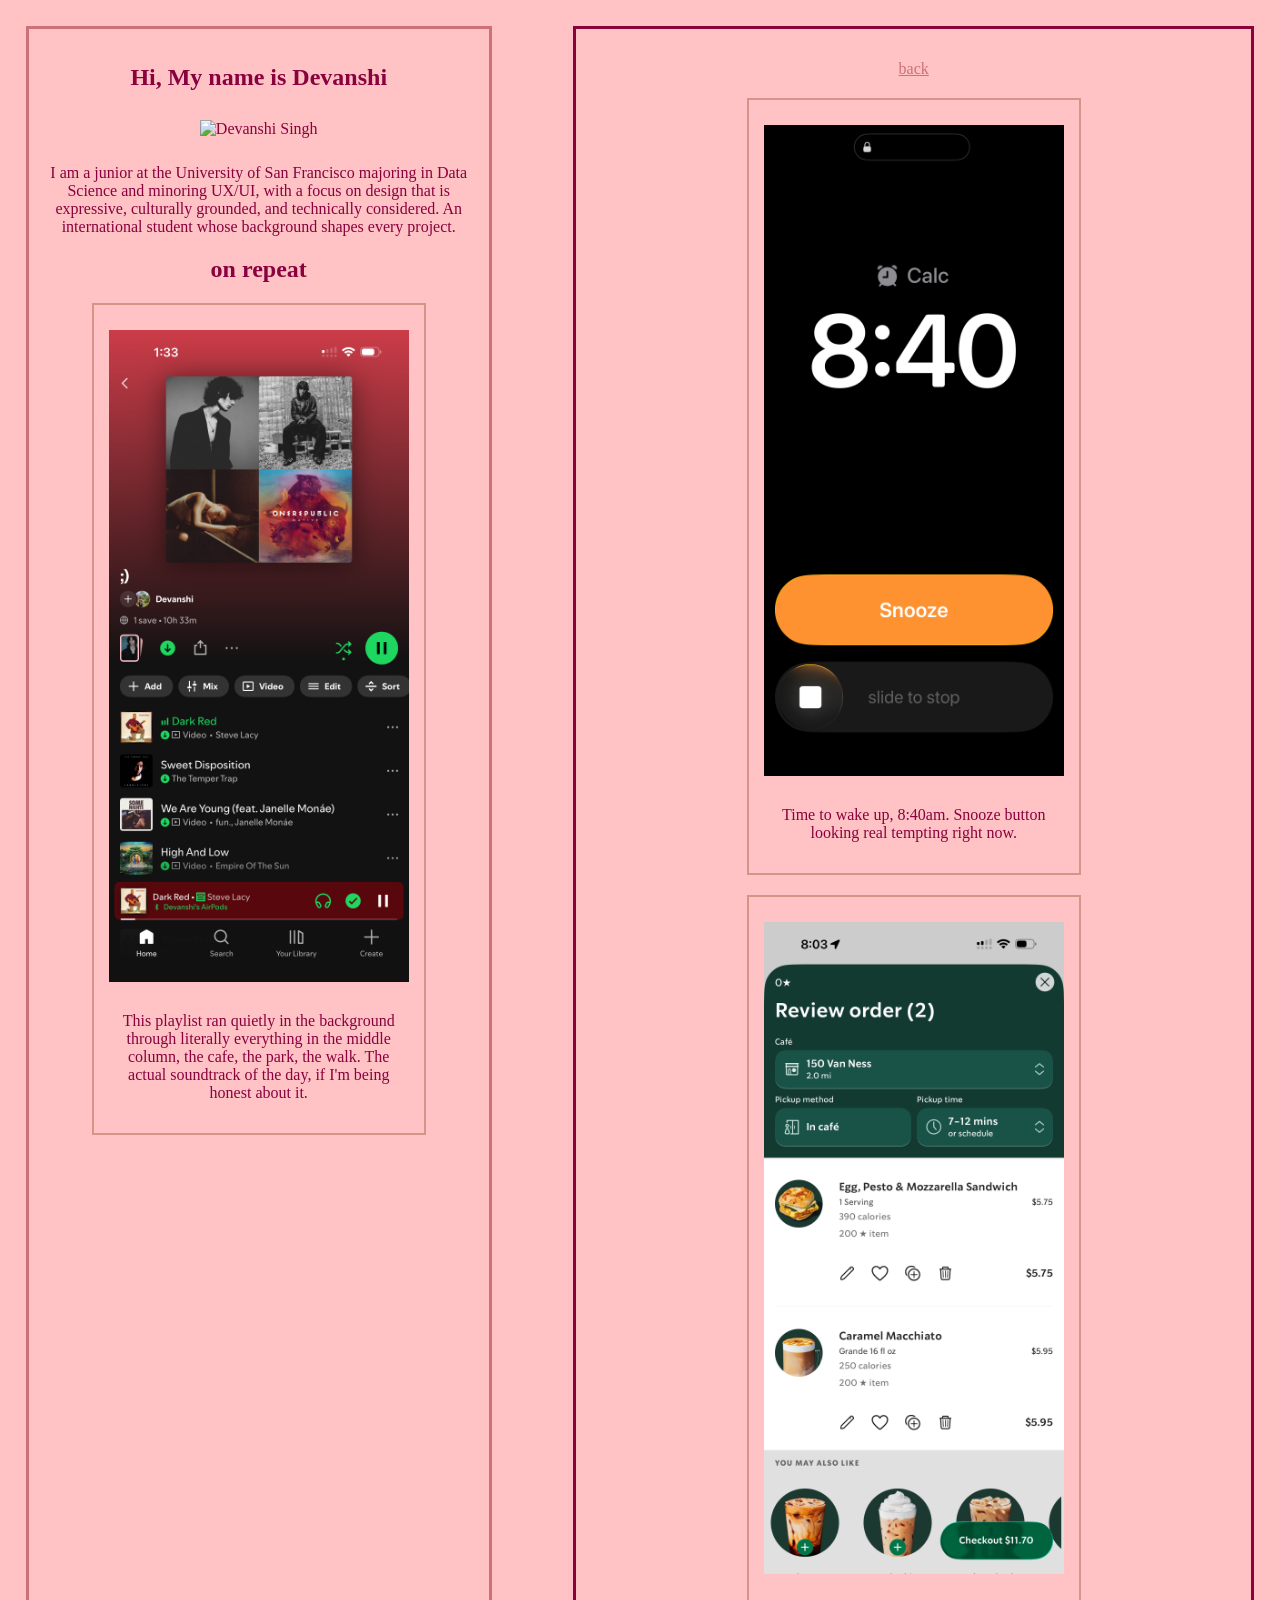
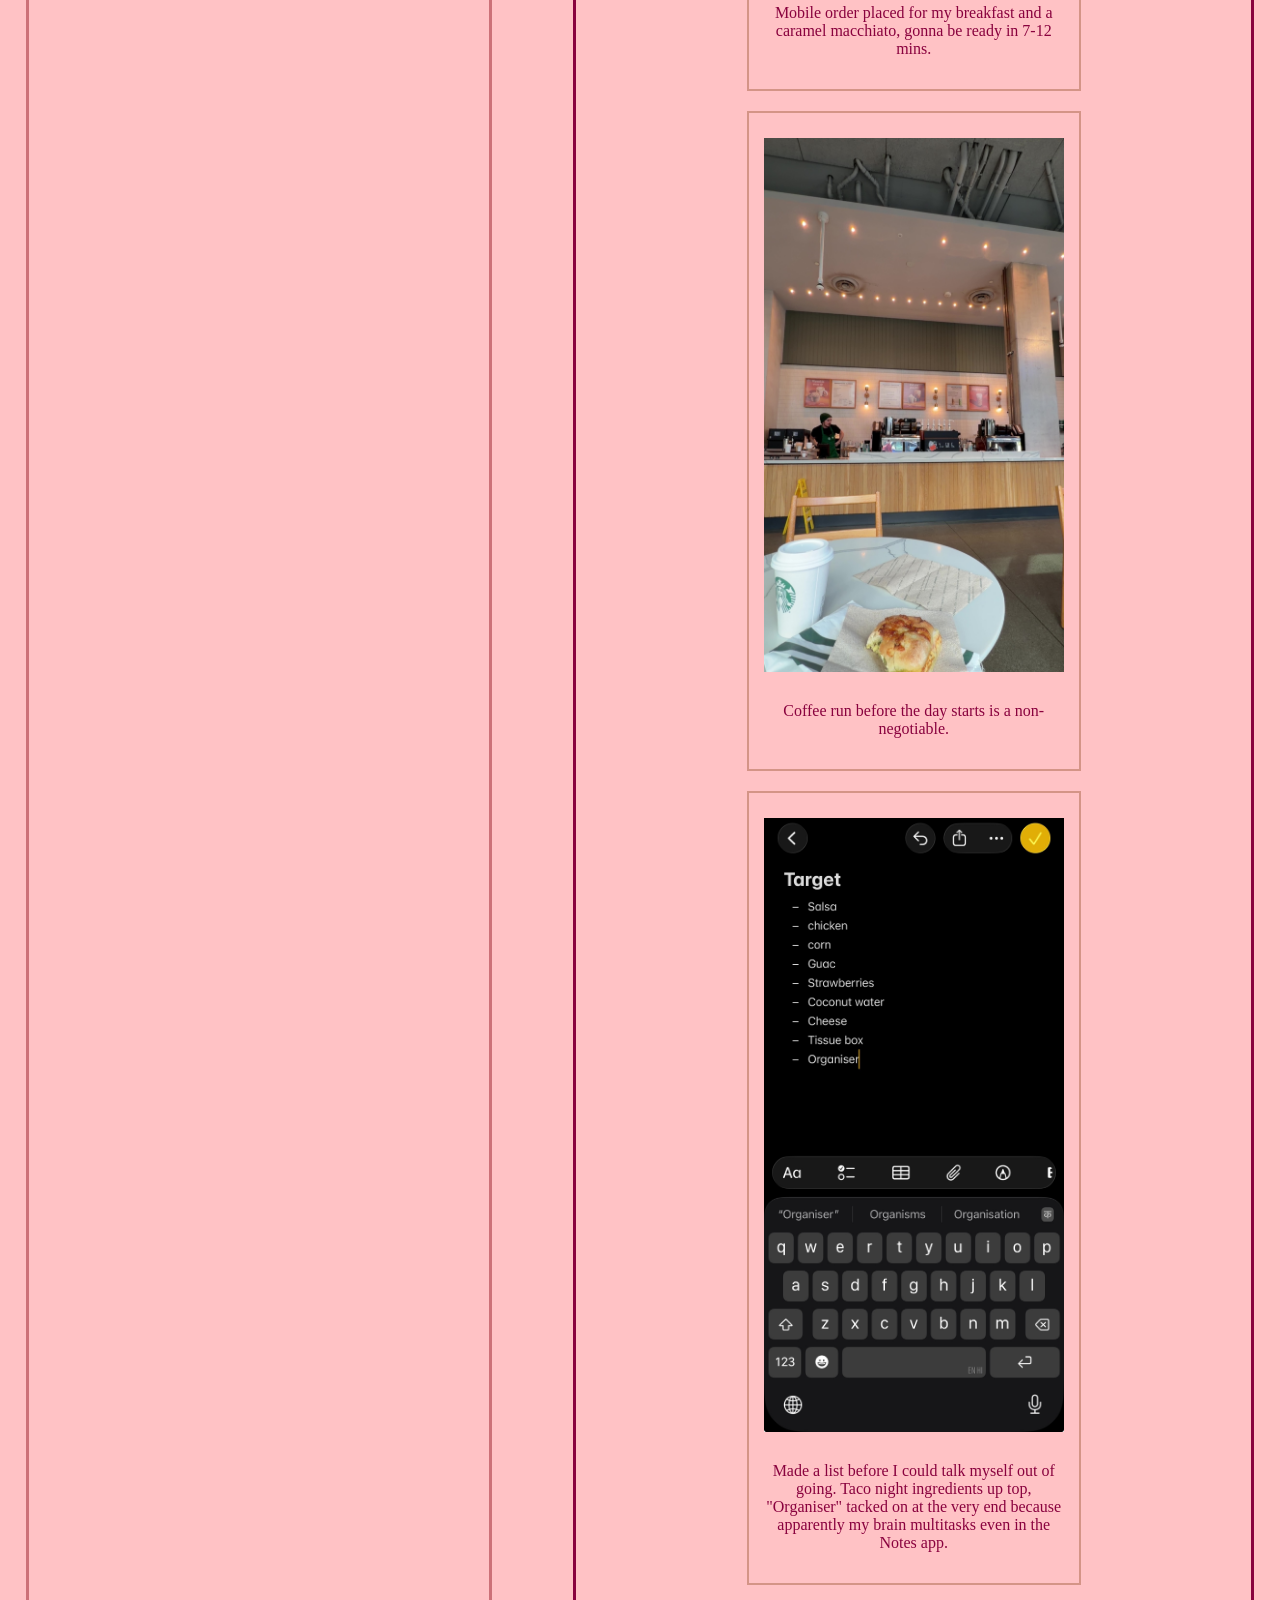
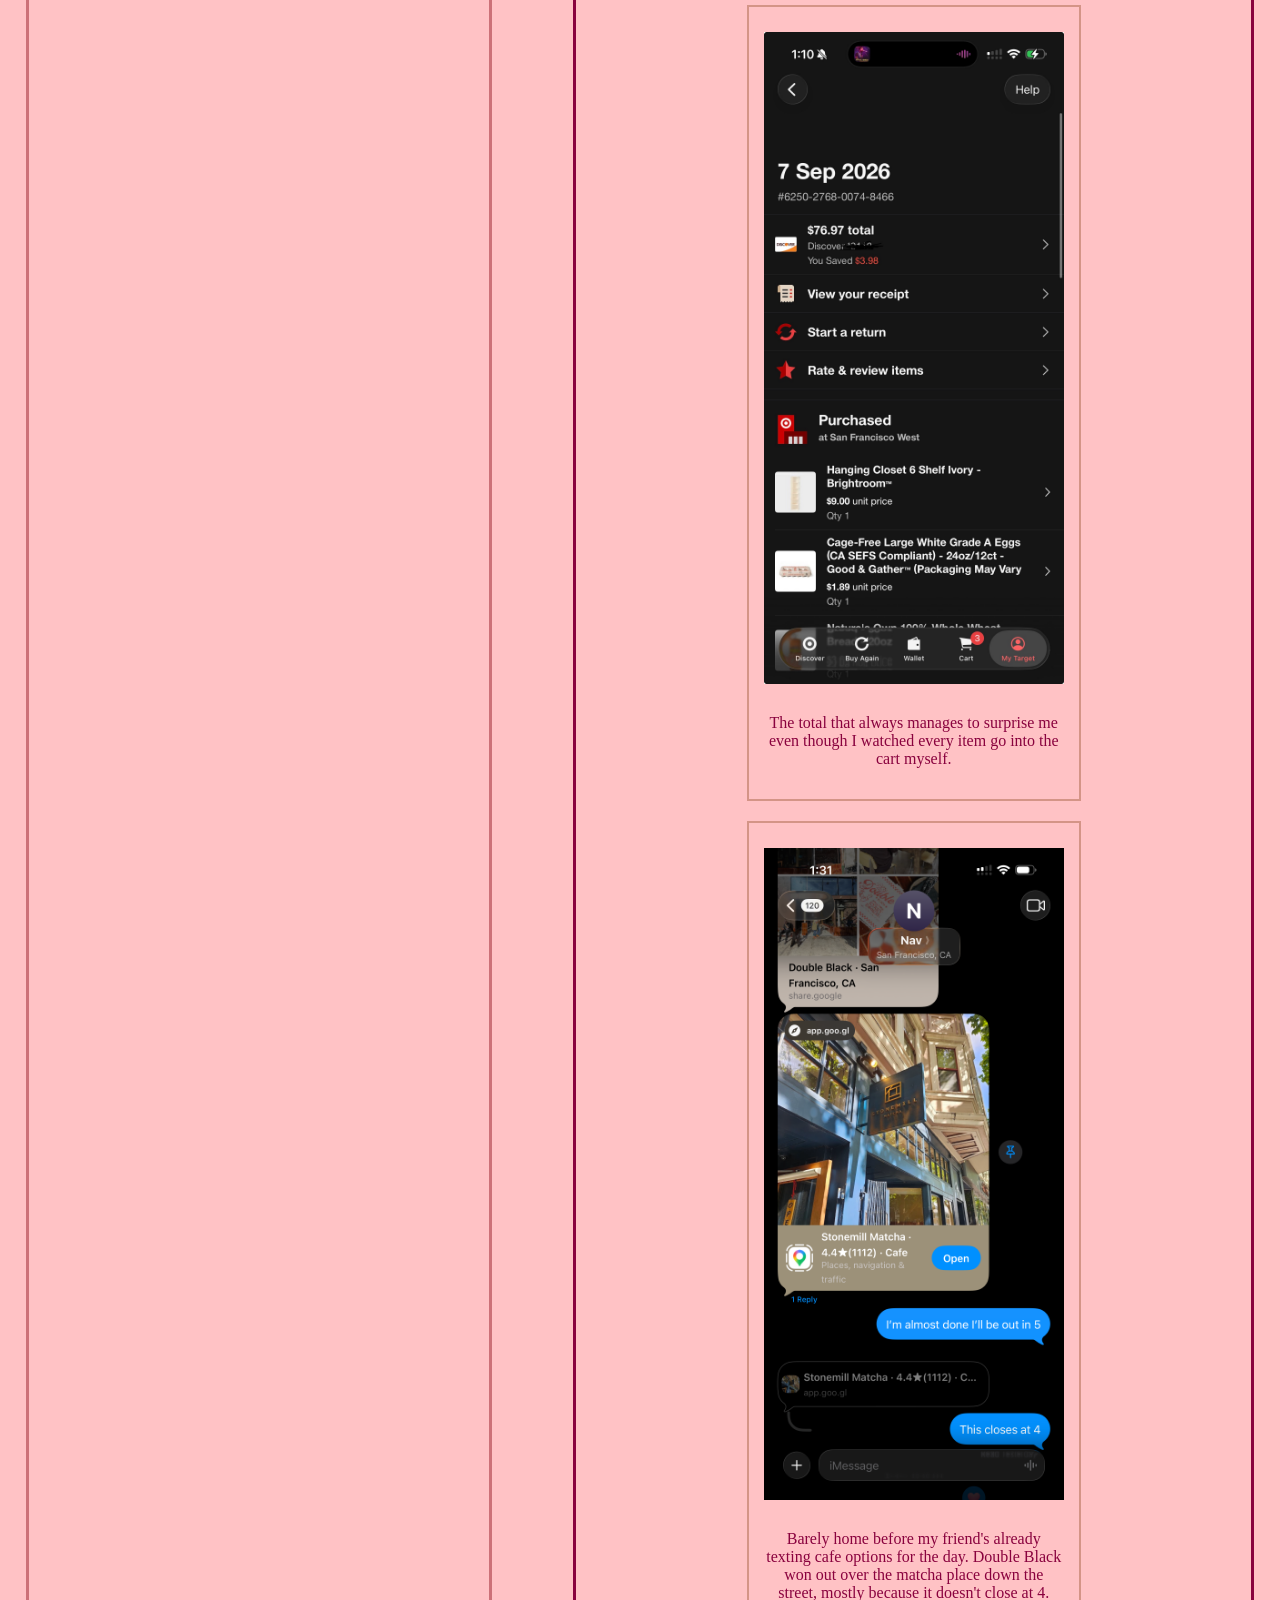
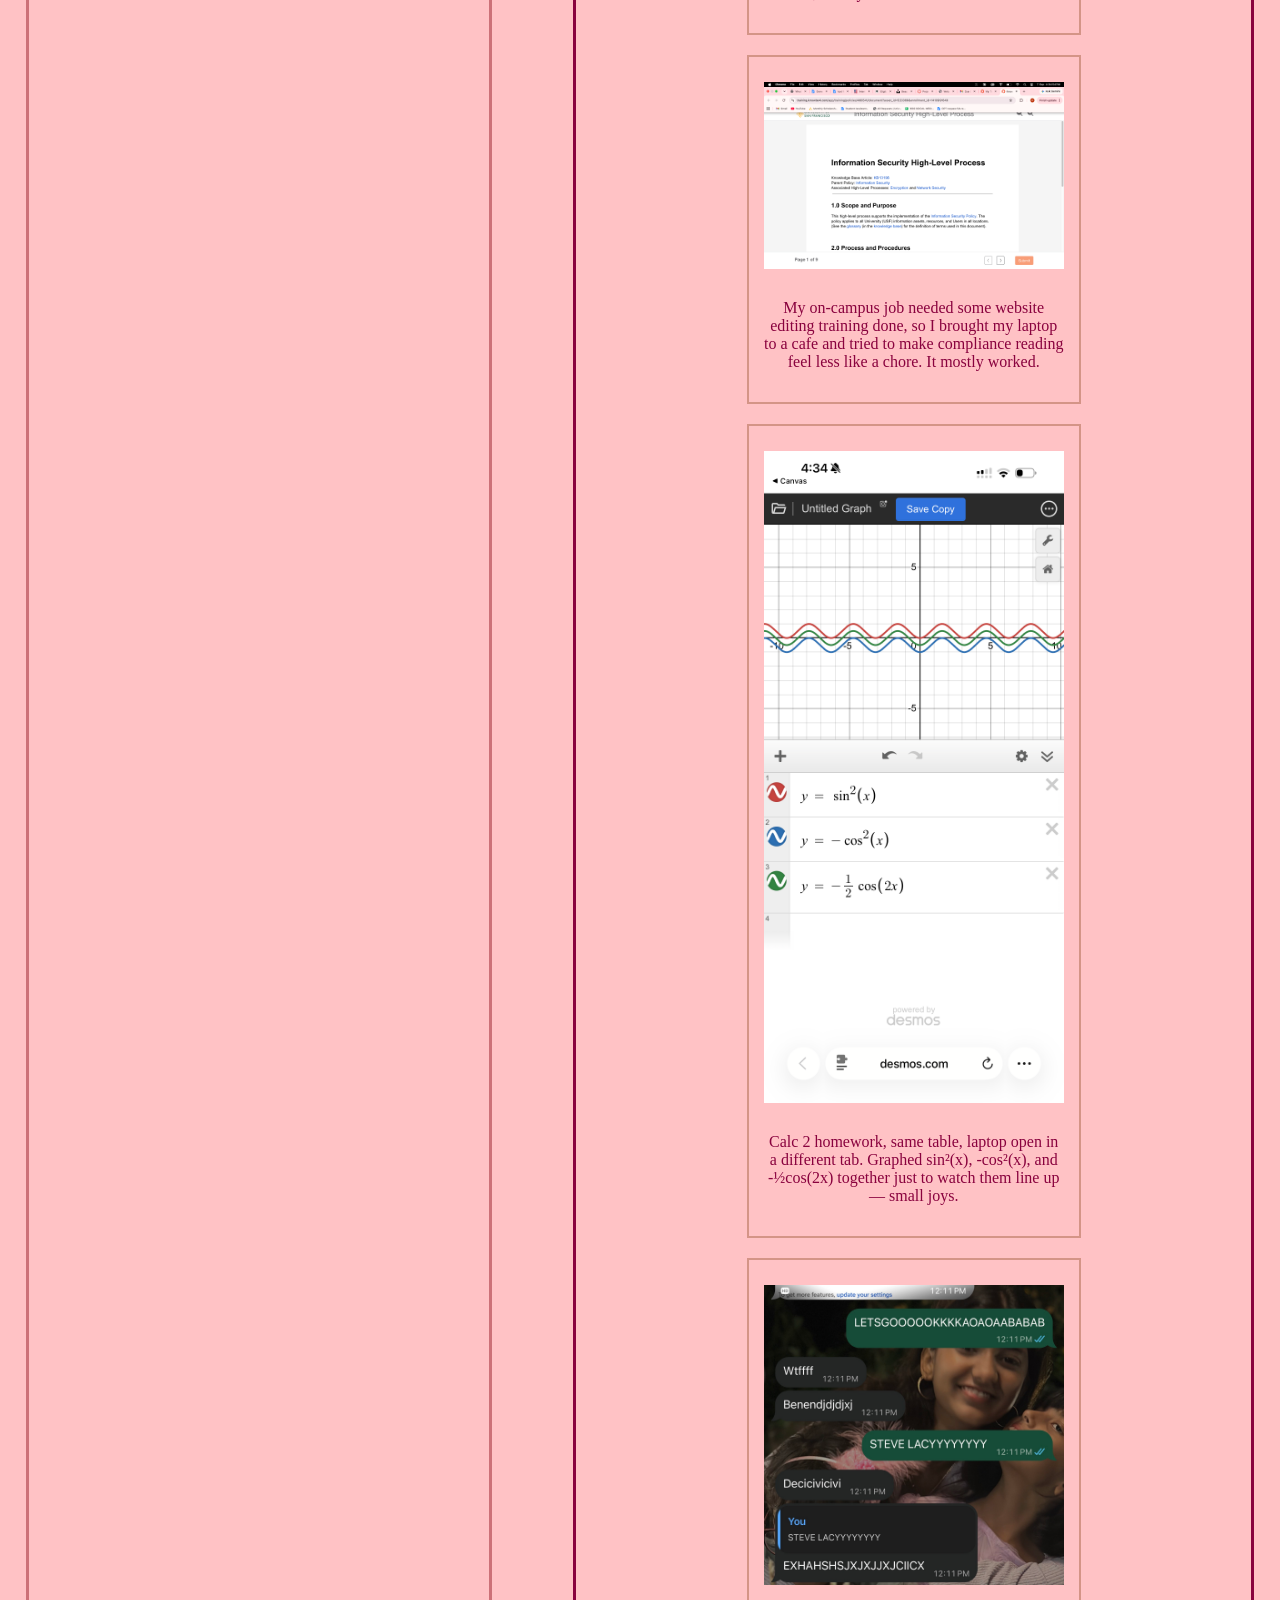
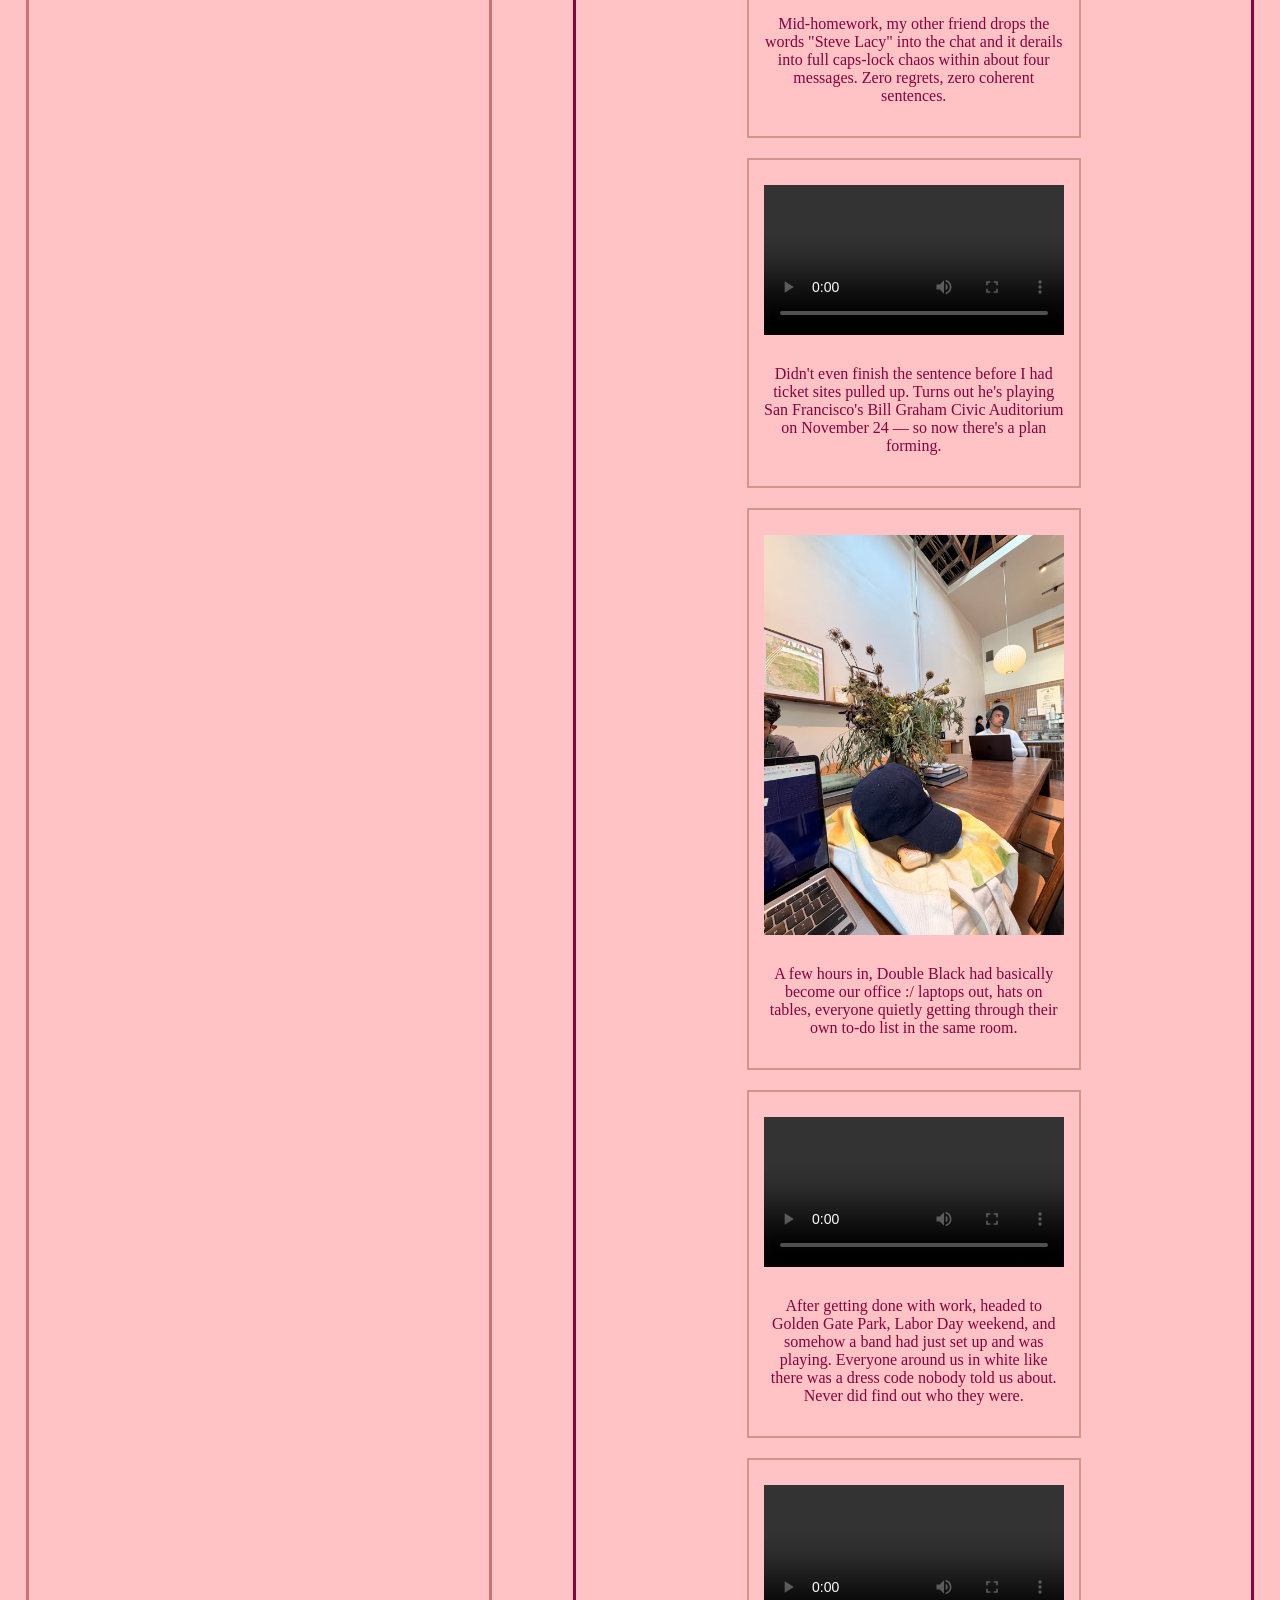
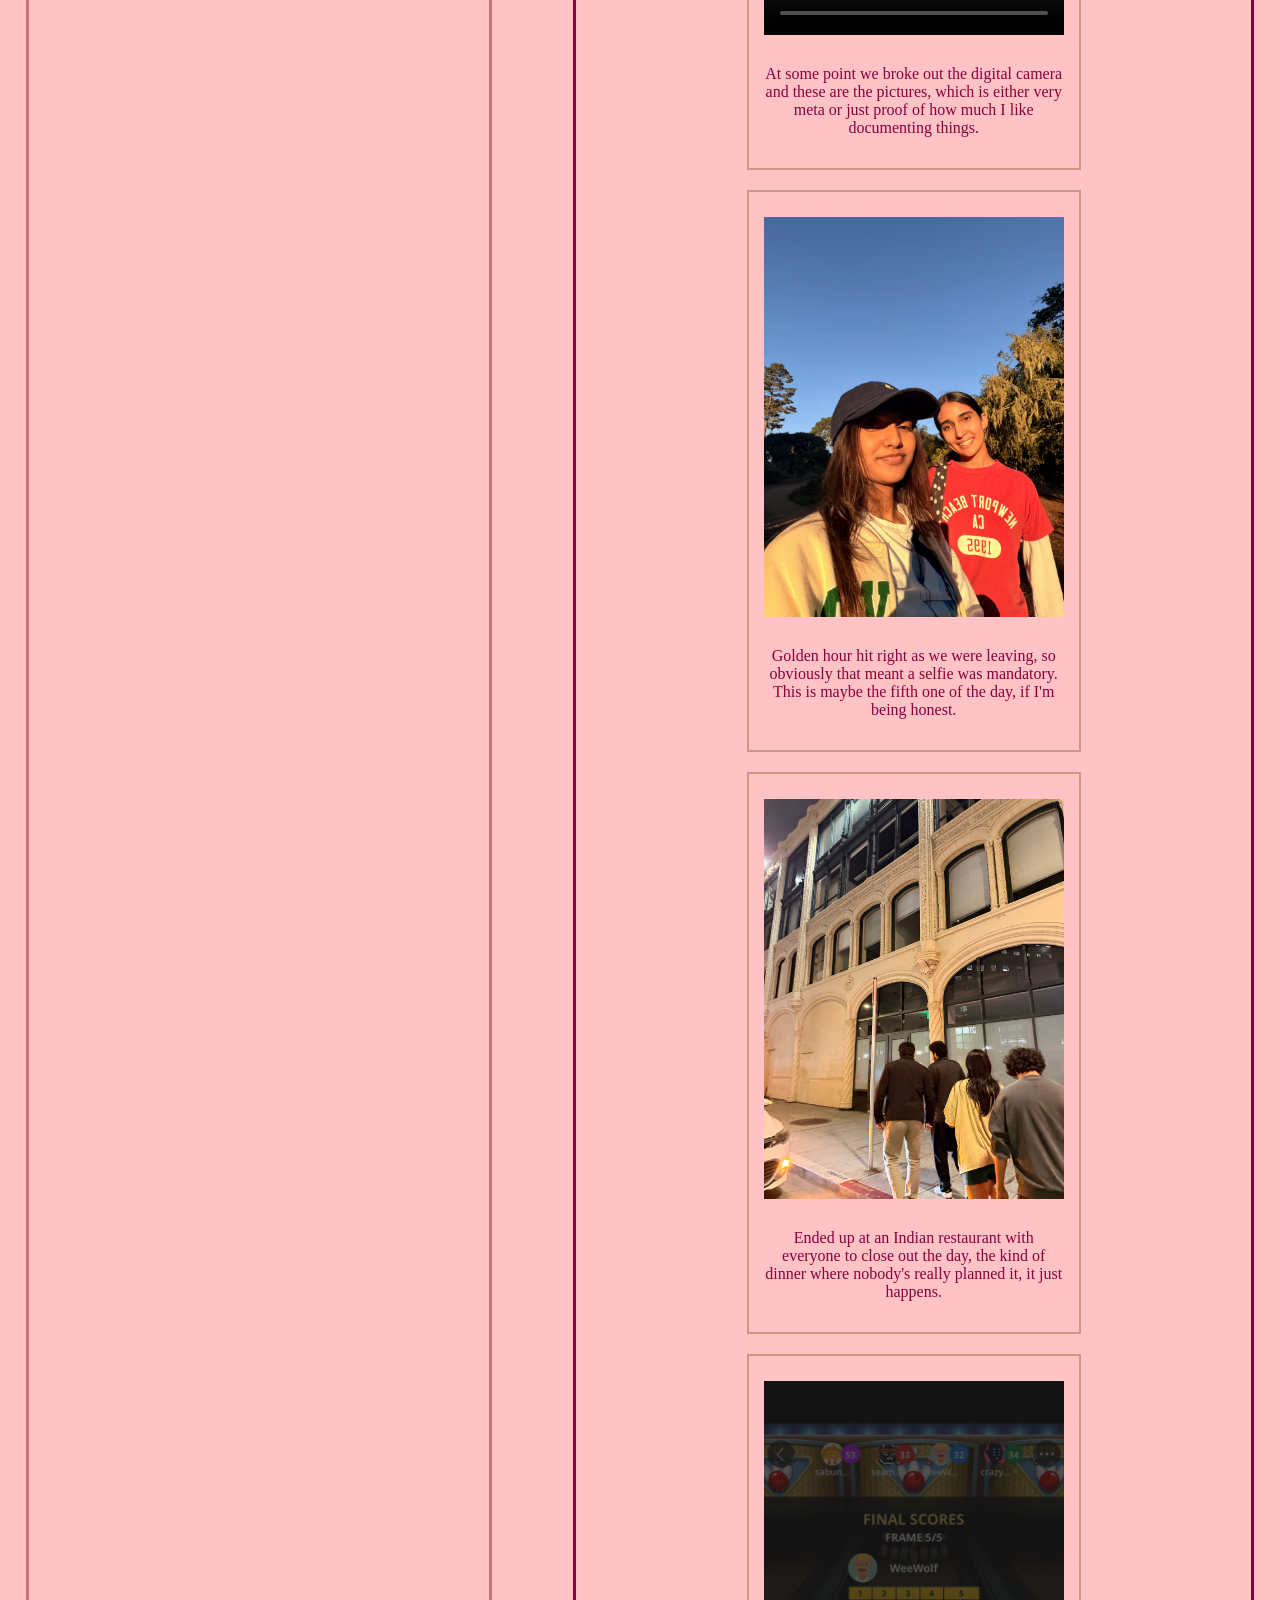
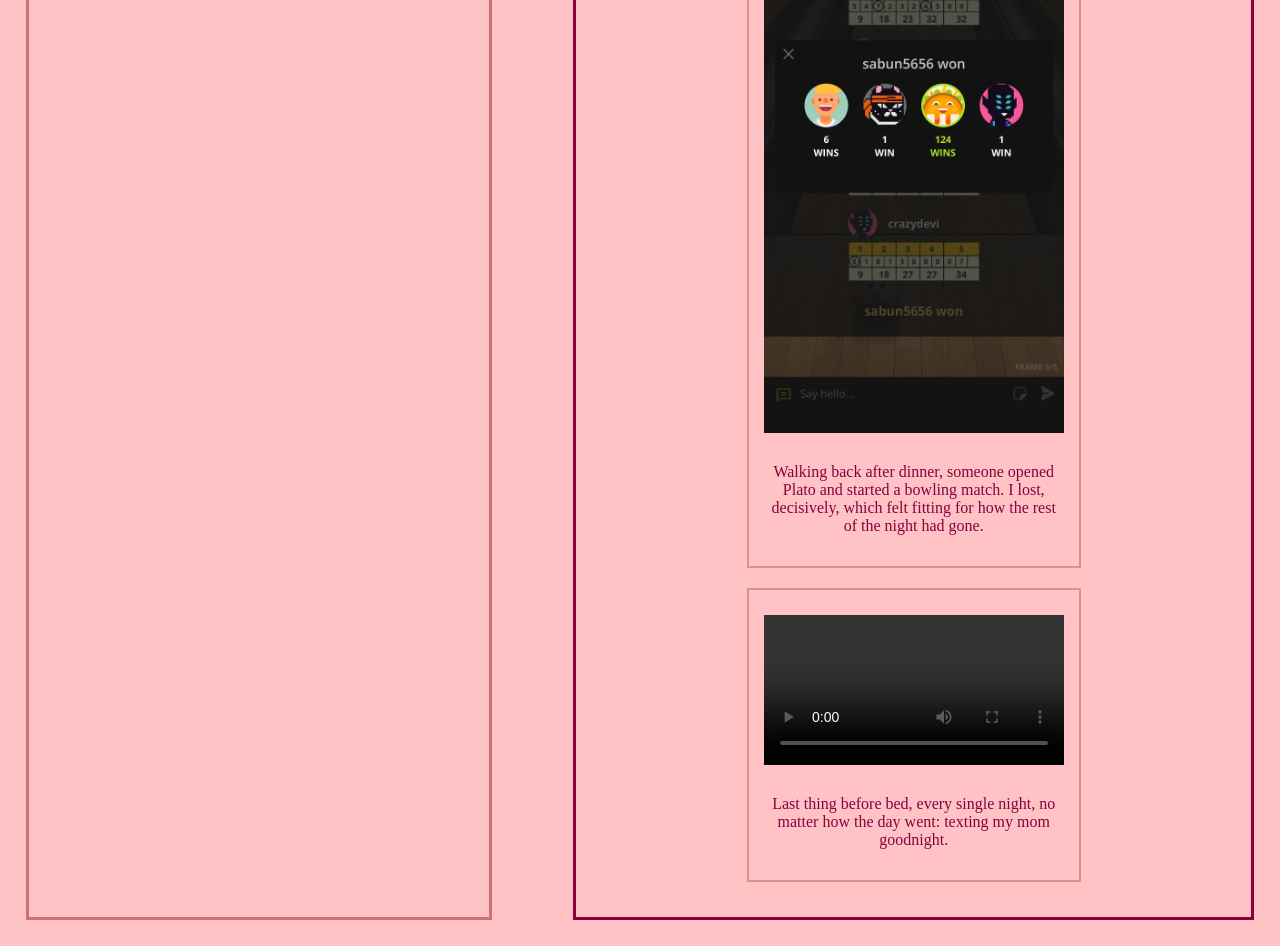
==== feed.html @ bce20096 "push to server" ====
<!doctype html>
<html lang="en">
  <head>
    <meta charset="UTF-8" />
    <meta name="viewport" content="width=device-width, initial-scale=1.0" />
    <title>Feed</title>
    <link rel="stylesheet" href="css/style.css" />
    <link rel="preconnect" href="https://fonts.googleapis.com" />
    <link rel="preconnect" href="https://fonts.gstatic.com" crossorigin />
    <link
      href="https://fonts.googleapis.com/css2?family=Cormorant+Garamond:wght@500;600;700&family=Work+Sans:wght@400;500;600&display=swap"
      rel="stylesheet"
    />
  </head>
  <body>
    <div class="page">
      <section id="main-feed">
        <section id="leftcol">
          <h2>Hi, My name is Devanshi</h2>
          <img src="img/deviSingh.jpg" alt="Devanshi Singh" width="200" />
          <p>
            I am a junior at the University of San Francisco majoring in Data
            Science and minoring UX/UI, with a focus on design that is
            expressive, culturally grounded, and technically considered. An
            international student whose background shapes every project.
          </p>

          <h2>on repeat</h2>
          <section>
            <img
              src="img/spotify.PNG"
              alt="Spotify playlist screen"
              width="300"
            />
            <p>
              This playlist ran quietly in the background through literally
              everything in the middle column, the cafe, the park, the walk. The
              actual soundtrack of the day, if I'm being honest about it.
            </p>
          </section>
        </section>

        <section id="rightcol">
          <p>
            <a href="index.html">back</a>
          </p>

          <section>
            <img
              src="img/alarm.PNG"
              alt="phone alarm screen at 8:40"
              width="300"
            />
            <p>
              Time to wake up, 8:40am. Snooze button looking real tempting right
              now.
            </p>
          </section>

          <section>
            <img
              src="img/order.PNG"
              alt="coffee and pastry on a table at a cafe"
              width="300"
            />
            <p>
              Mobile order placed for my breakfast and a caramel macchiato,
              gonna be ready in 7-12 mins.
            </p>
          </section>

          <section>
            <img
              src="img/breakfast.JPG"
              alt="mobile app order review screen"
              width="300"
            />
            <p>Coffee run before the day starts is a non-negotiable.</p>
          </section>

          <section>
            <img
              src="img/grocery_list.jpg"
              alt="target shopping list on notes app"
              width="300"
            />
            <p>
              Made a list before I could talk myself out of going. Taco night
              ingredients up top, "Organiser" tacked on at the very end because
              apparently my brain multitasks even in the Notes app.
            </p>
          </section>

          <section>
            <img
              src="img/targetbill.jpg"
              alt="Target app receipt total"
              width="300"
            />
            <p>
              The total that always manages to surprise me even though I watched
              every item go into the cart myself.
            </p>
          </section>

          <section>
            <img
              src="img/coworking_cafe.PNG"
              alt="text thread with cafe recommendations"
              width="300"
            />
            <p>
              Barely home before my friend's already texting cafe options for
              the day. Double Black won out over the matcha place down the
              street, mostly because it doesn't close at 4.
            </p>
          </section>

          <section>
            <img
              src="img/trainingincafe.png"
              alt="USF security training open in browser"
              width="300"
            />
            <p>
              My on-campus job needed some website editing training done, so I
              brought my laptop to a cafe and tried to make compliance reading
              feel less like a chore. It mostly worked.
            </p>
          </section>

          <section>
            <img
              src="img/math_hw.PNG"
              alt="Desmos graph of trig identities for Calc 2"
              width="300"
            />
            <p>
              Calc 2 homework, same table, laptop open in a different tab.
              Graphed sin²(x), -cos²(x), and -½cos(2x) together just to watch
              them line up — small joys.
            </p>
          </section>

          <section>
            <img
              src="img/steve.jpg"
              alt="all-caps group chat about a concert"
              width="300"
            />
            <p>
              Mid-homework, my other friend drops the words "Steve Lacy" into
              the chat and it derails into full caps-lock chaos within about
              four messages. Zero regrets, zero coherent sentences.
            </p>
          </section>

          <section>
            <video src="img/stevelacyy.mp4" width="300" controls></video>
            <p>
              Didn't even finish the sentence before I had ticket sites pulled
              up. Turns out he's playing San Francisco's Bill Graham Civic
              Auditorium on November 24 — so now there's a plan forming.
            </p>
          </section>

          <section>
            <img
              src="img/cafeworking.JPG"
              alt="coworking cafe interior with people on laptops"
              width="300"
            />
            <p>
              A few hours in, Double Black had basically become our office :/
              laptops out, hats on tables, everyone quietly getting through
              their own to-do list in the same room.
            </p>
          </section>

          <section>
            <video src="img/ggp.mp4" width="300" controls></video>
            <p>
              After getting done with work, headed to Golden Gate Park, Labor
              Day weekend, and somehow a band had just set up and was playing.
              Everyone around us in white like there was a dress code nobody
              told us about. Never did find out who they were.
            </p>
          </section>

          <section>
            <video src="img/ggp_pics.mp4" width="300" controls></video>
            <p>
              At some point we broke out the digital camera and these are the
              pictures, which is either very meta or just proof of how much I
              like documenting things.
            </p>
          </section>

          <section>
            <img
              src="img/friend ggp.JPG"
              alt="selfie with a friend at golden hour in the park"
              width="300"
            />
            <p>
              Golden hour hit right as we were leaving, so obviously that meant
              a selfie was mandatory. This is maybe the fifth one of the day, if
              I'm being honest.
            </p>
          </section>

          <section>
            <img
              src="img/nightwalk.JPG"
              alt="group walking into a restaurant at night"
              width="300"
            />
            <p>
              Ended up at an Indian restaurant with everyone to close out the
              day, the kind of dinner where nobody's really planned it, it just
              happens.
            </p>
          </section>

          <section>
            <img
              src="img/lostinbowling.PNG"
              alt="final scores on a shared bowling app"
              width="300"
            />
            <p>
              Walking back after dinner, someone opened Plato and started a
              bowling match. I lost, decisively, which felt fitting for how the
              rest of the night had gone.
            </p>
          </section>

          <section>
            <video src="img/goodnight_mom.mp4" width="300" controls></video>
            <p>
              Last thing before bed, every single night, no matter how the day
              went: texting my mom goodnight.
            </p>
          </section>
        </section>
      </section>
    </div>
  </body>
</html>
---- css/style.css ----
body {
  margin: 0;
  background-color: #ffc2c5;
  background-image: url("../img/background.jpg");
  background-size: cover;
  background-position: center;
  background-attachment: fixed;
  font-family: "Times New Roman", Times, serif;
  color: #89023e;
  text-align: center;
}

h1 {
  font-family: "Pacifico", cursive;
  color: #548c89;
  font-size: 4em;
}

h2 {
  font-family: Georgia, serif;
  color: #89023e;
}

a {
  color: #cc7178;
}

img,
video {
  margin: 10px 0;
}

section {
  border: 2px solid #d49487;
  margin: 20px auto;
  padding: 15px;
  width: 300px;
  background-color: #ffc2c5;
}

#main-feed {
  width: 100%;
  margin: 0;
  display: flex;
  justify-content: space-around;
  gap: 30px;
  border: none;
  padding: 0;
  background-color: transparent;
}

#leftcol {
  flex: 2;
  padding: 15px;
  margin: 2%;
  border: 3px solid #cc7178;
  background-color: transparent;
}

#rightcol {
  flex: 3;
  padding: 15px;
  margin: 2%;
  border: 3px solid #89023e;
  background-color: transparent;
}
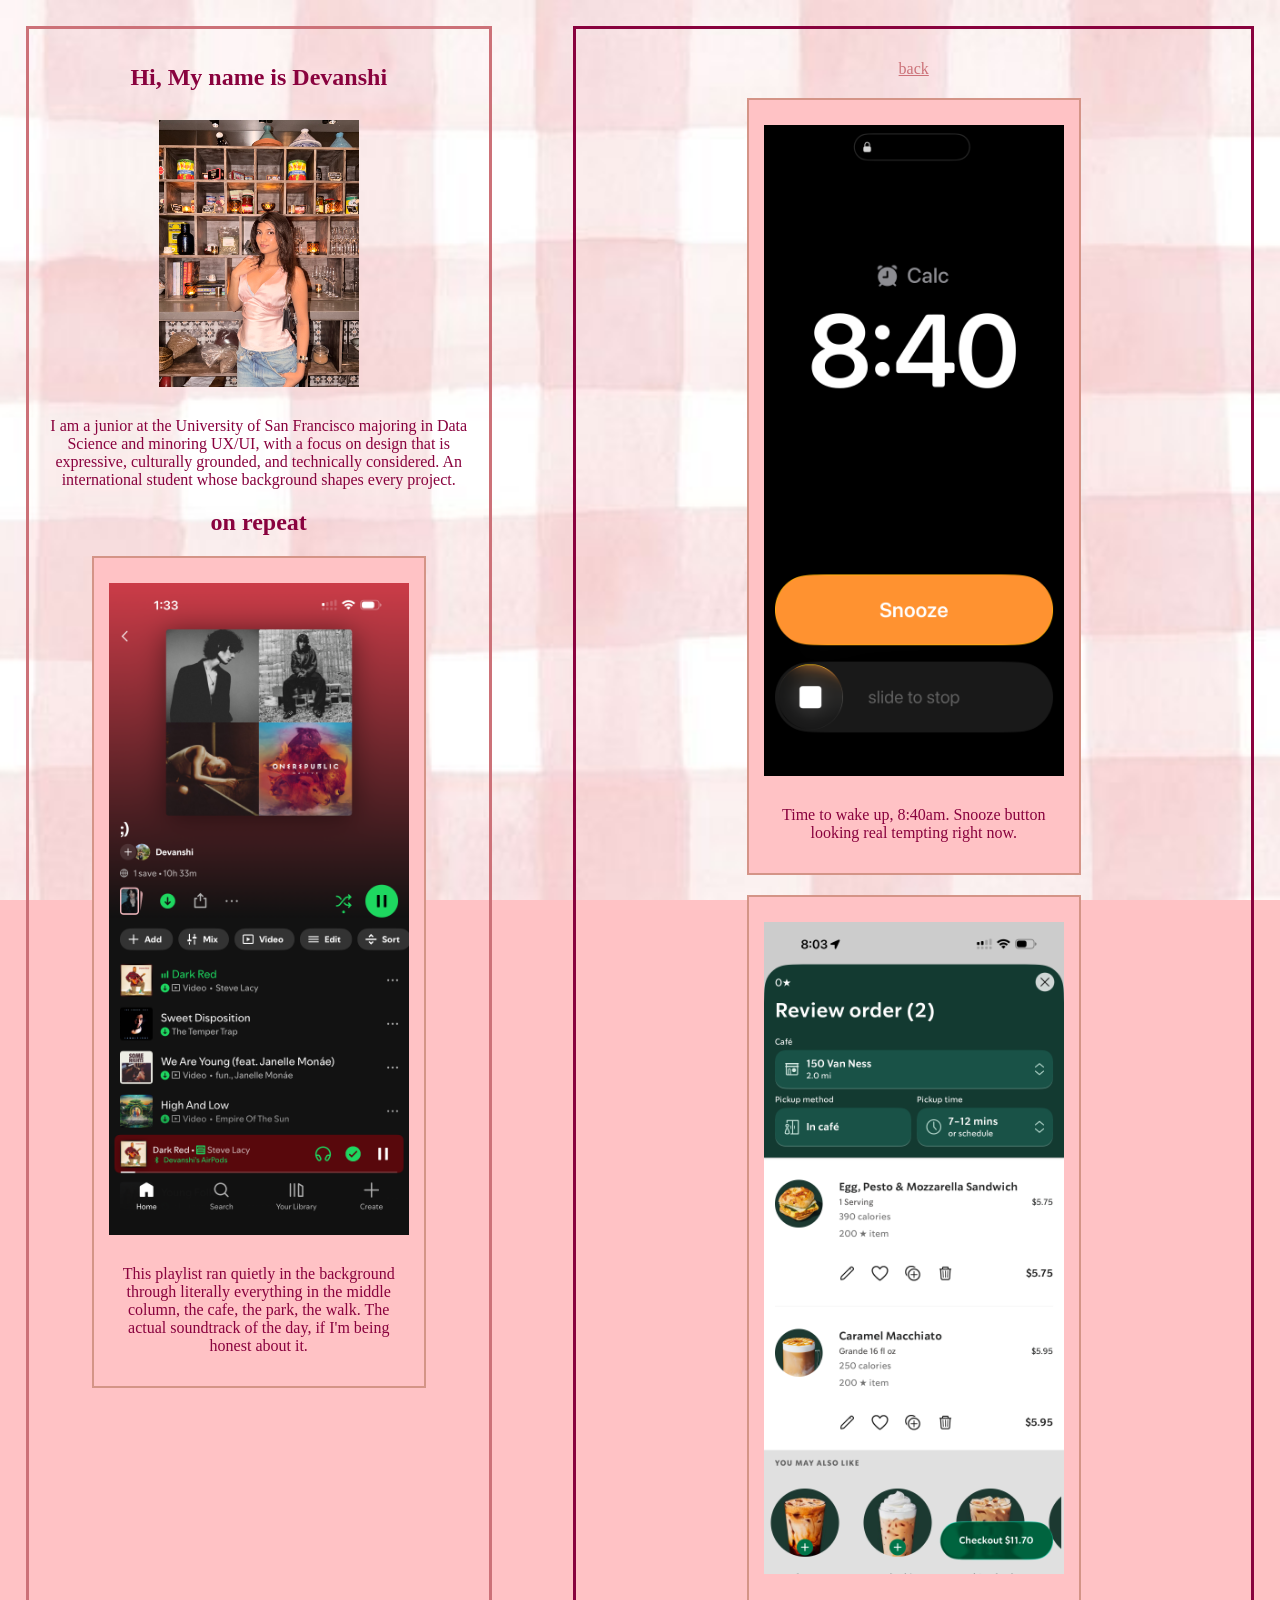
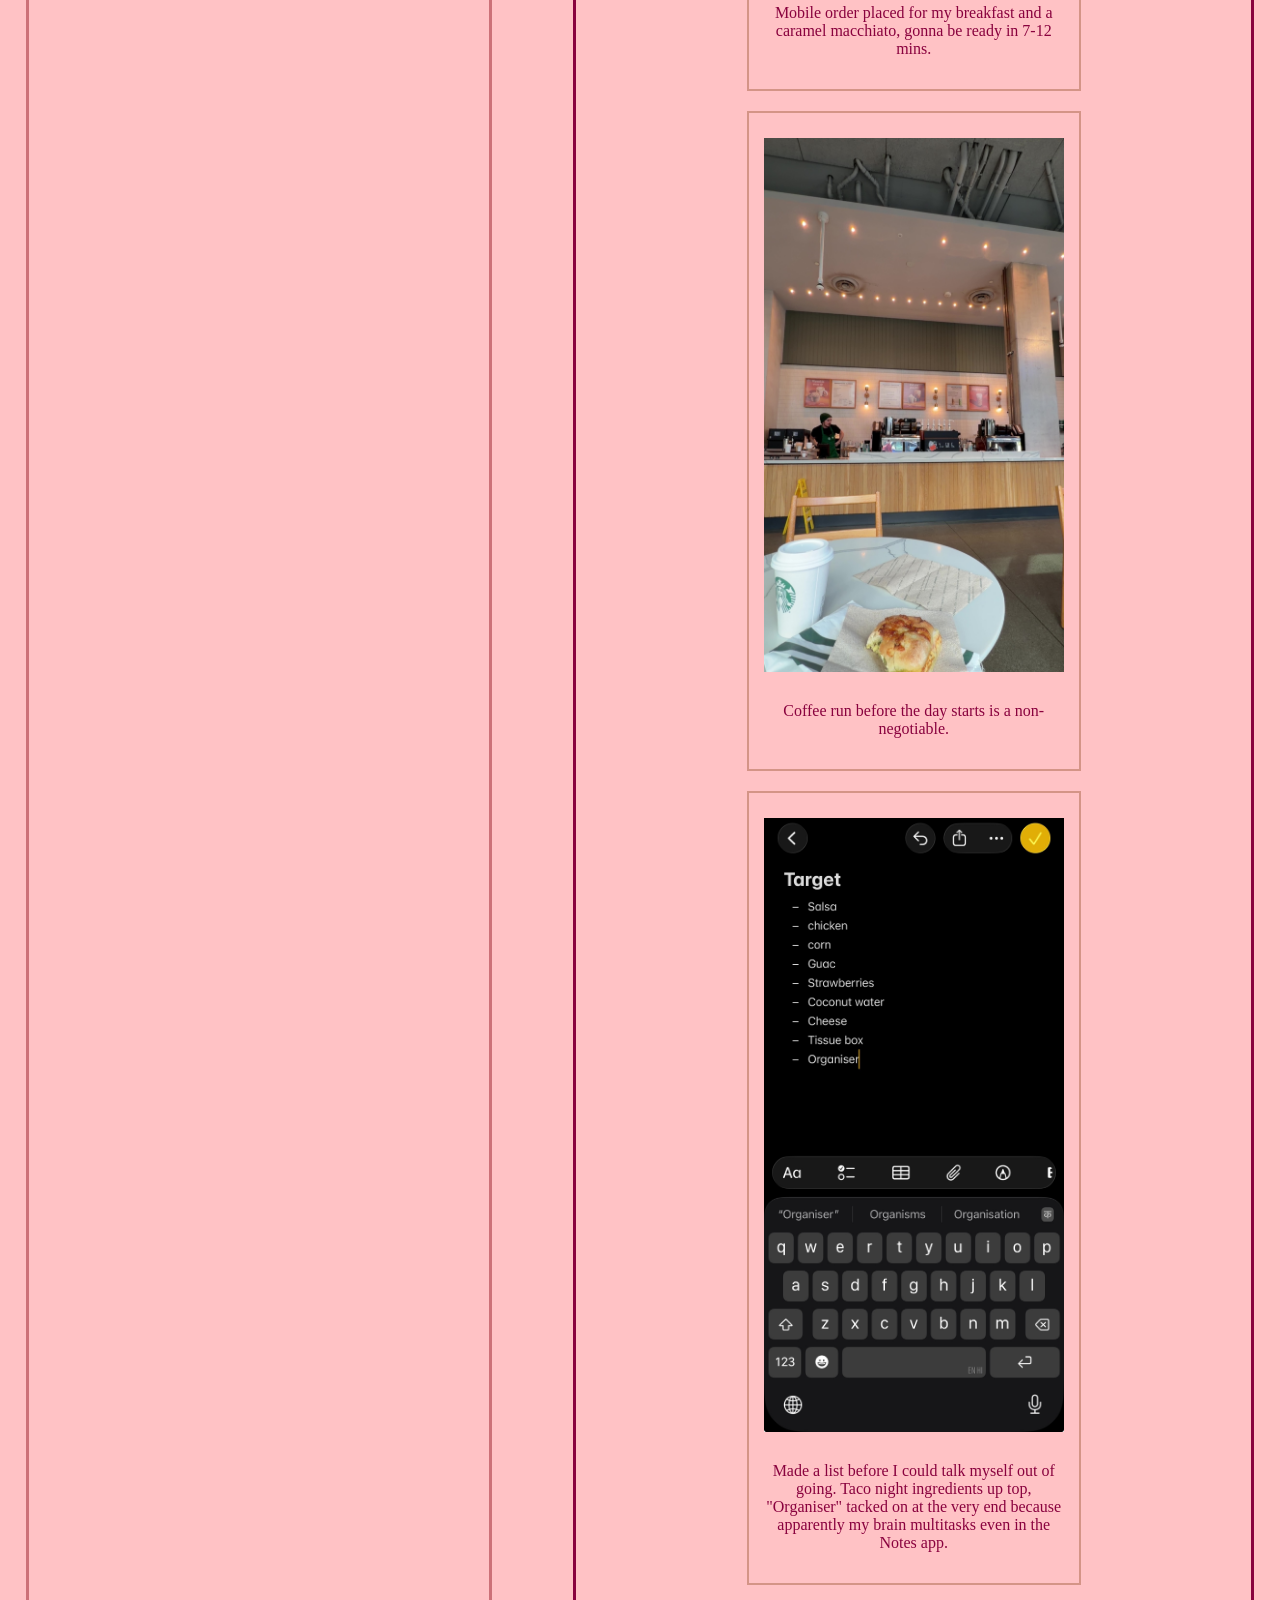
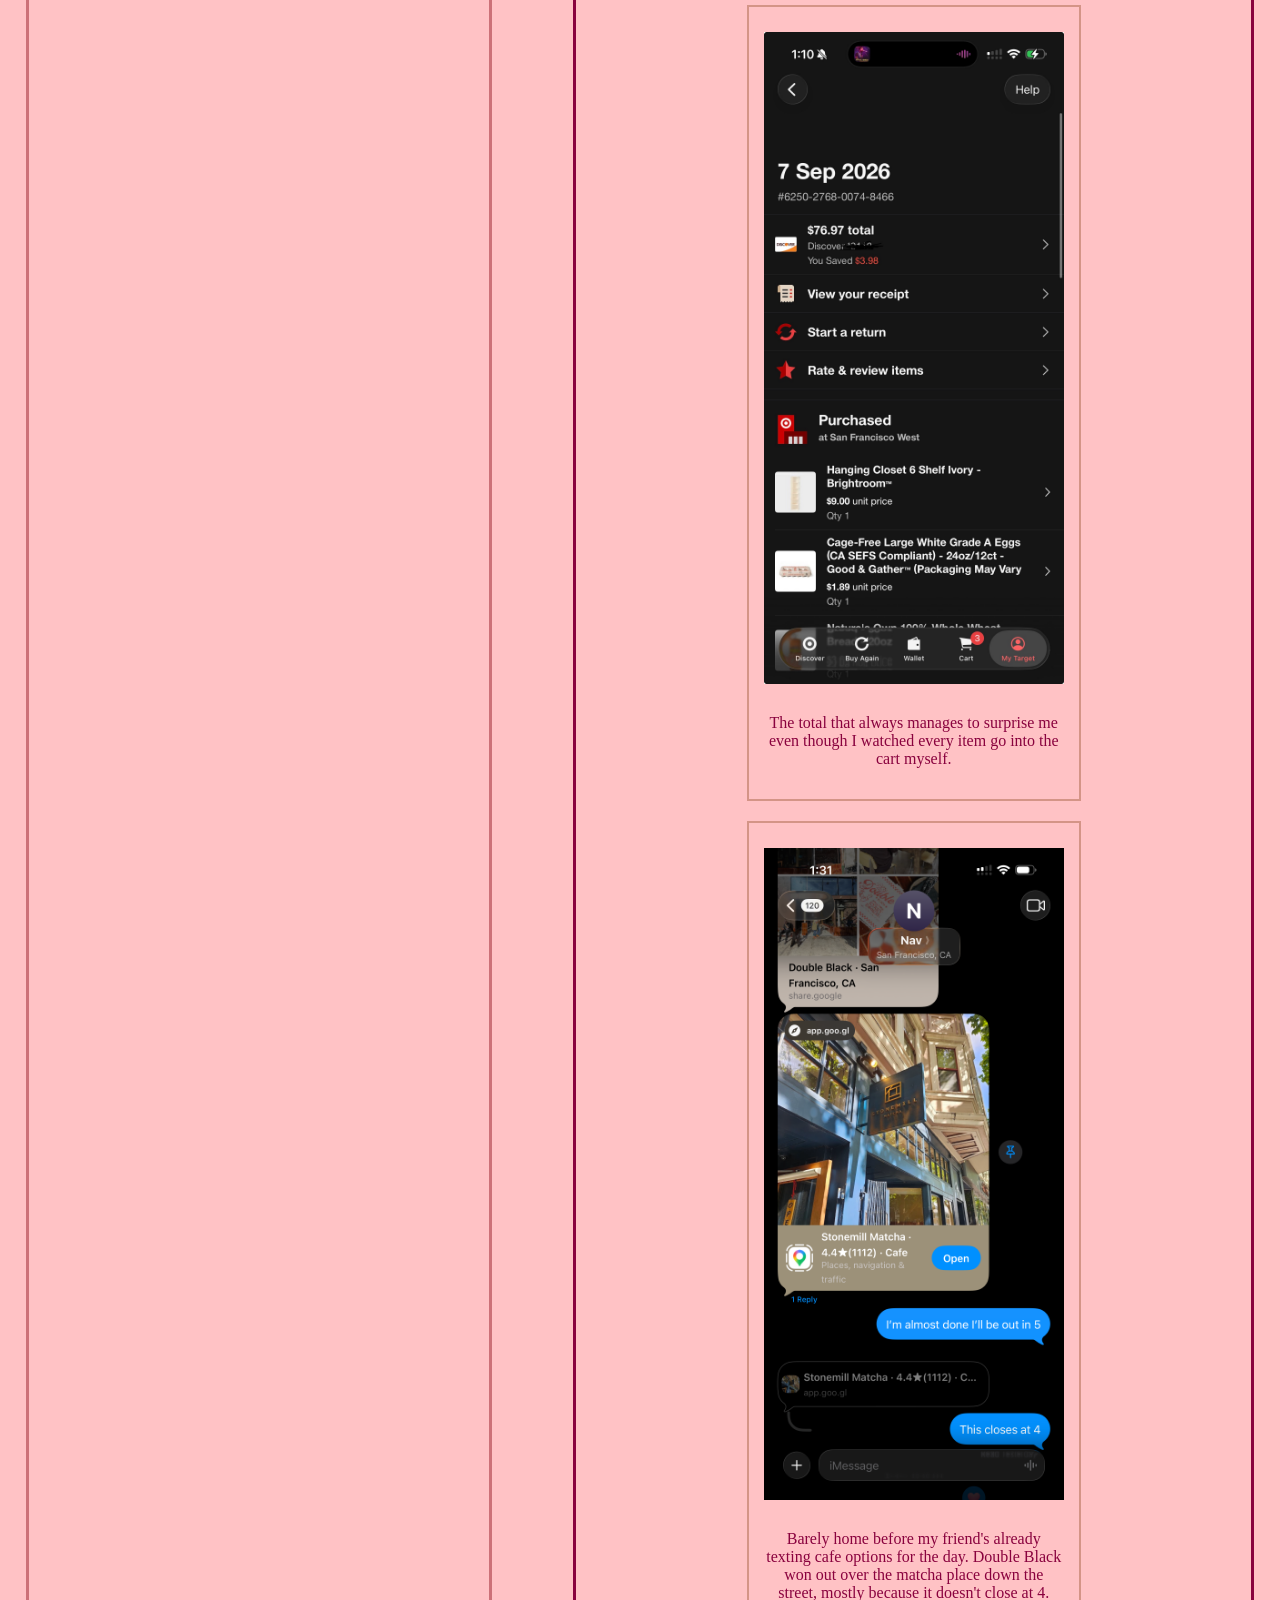
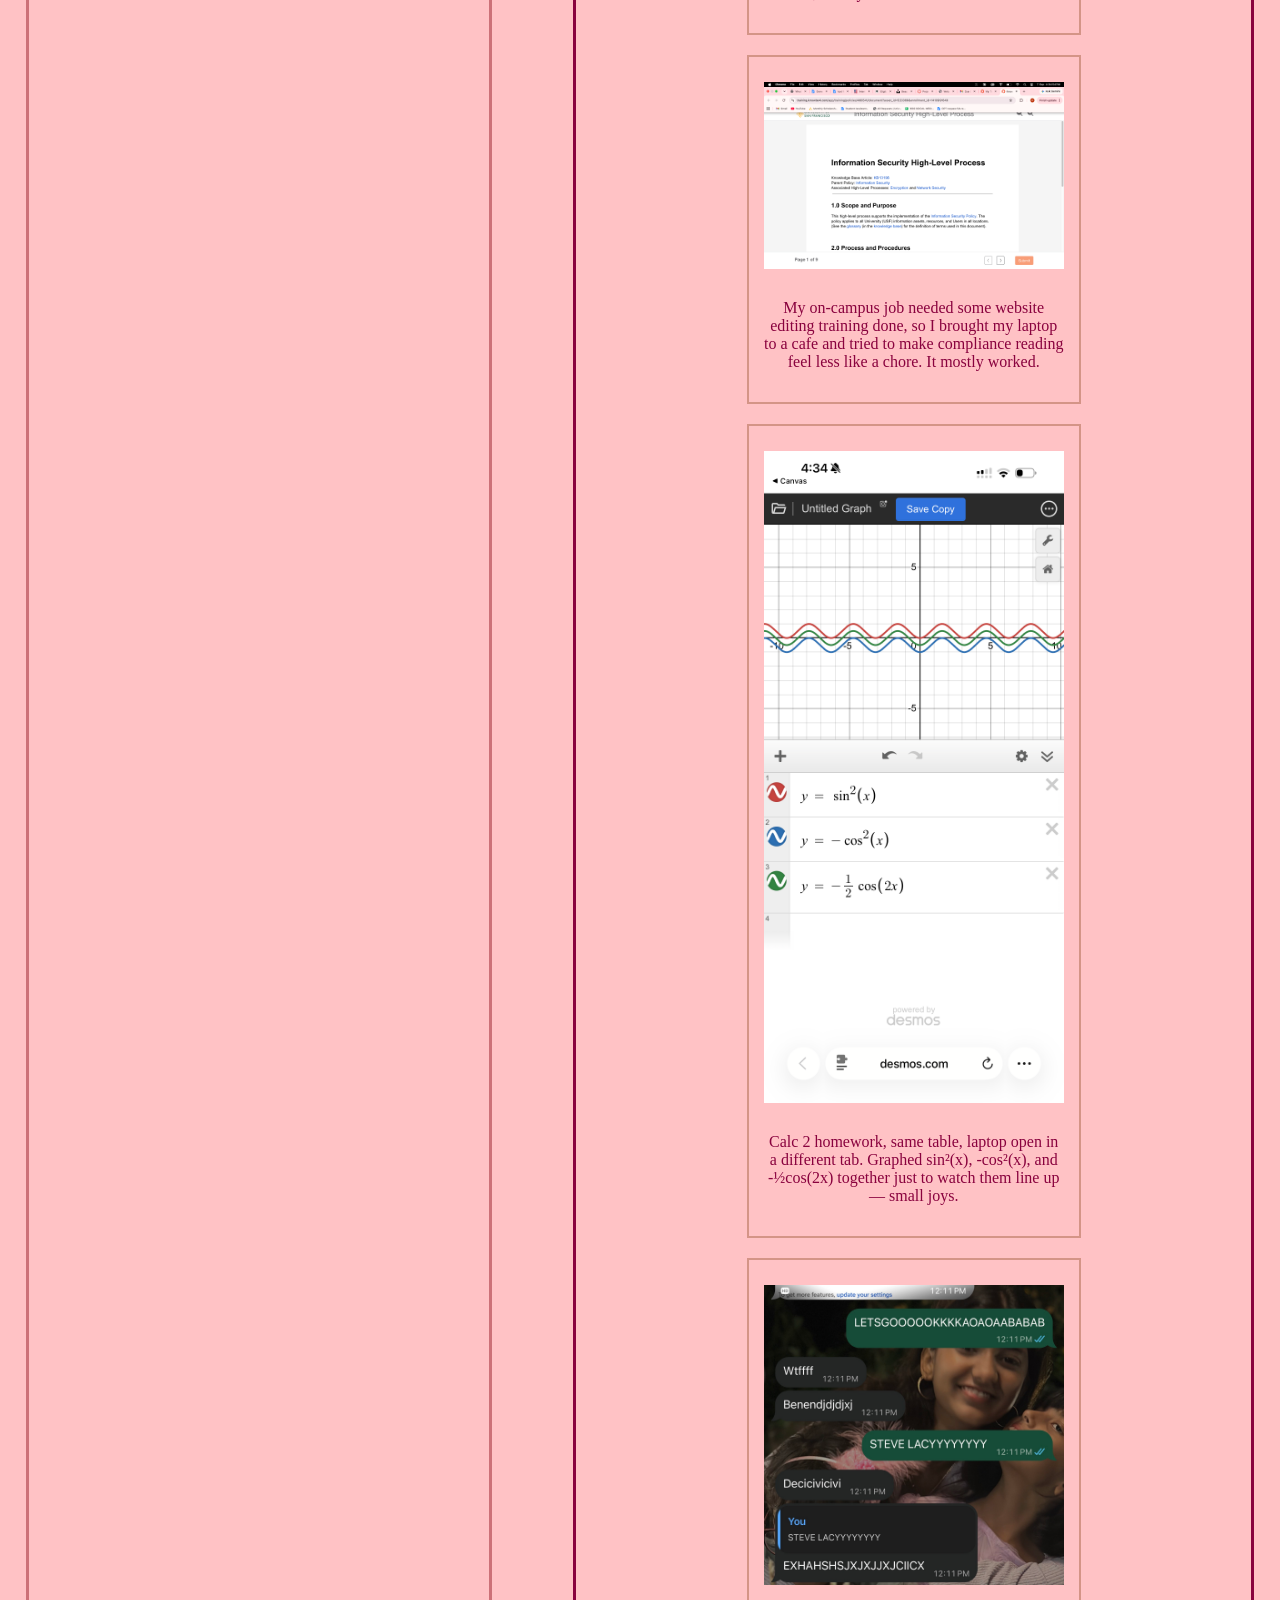
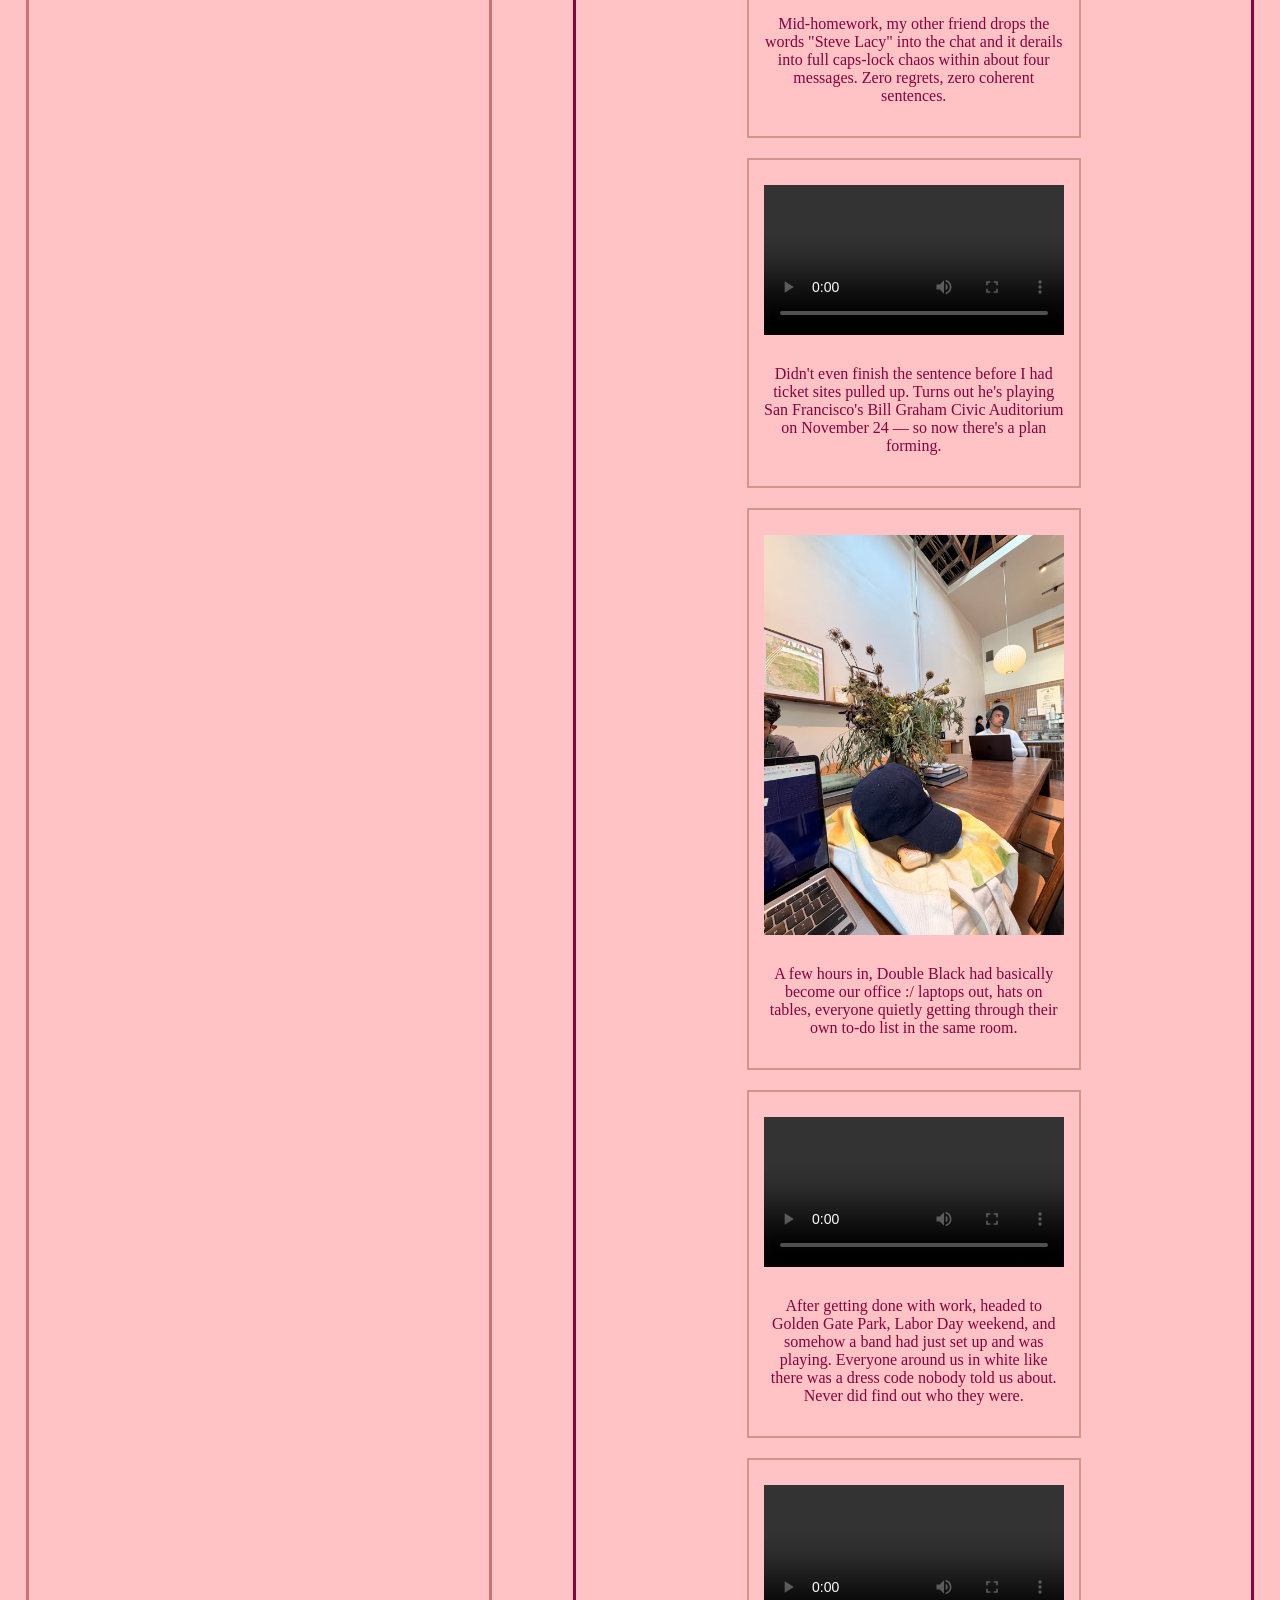
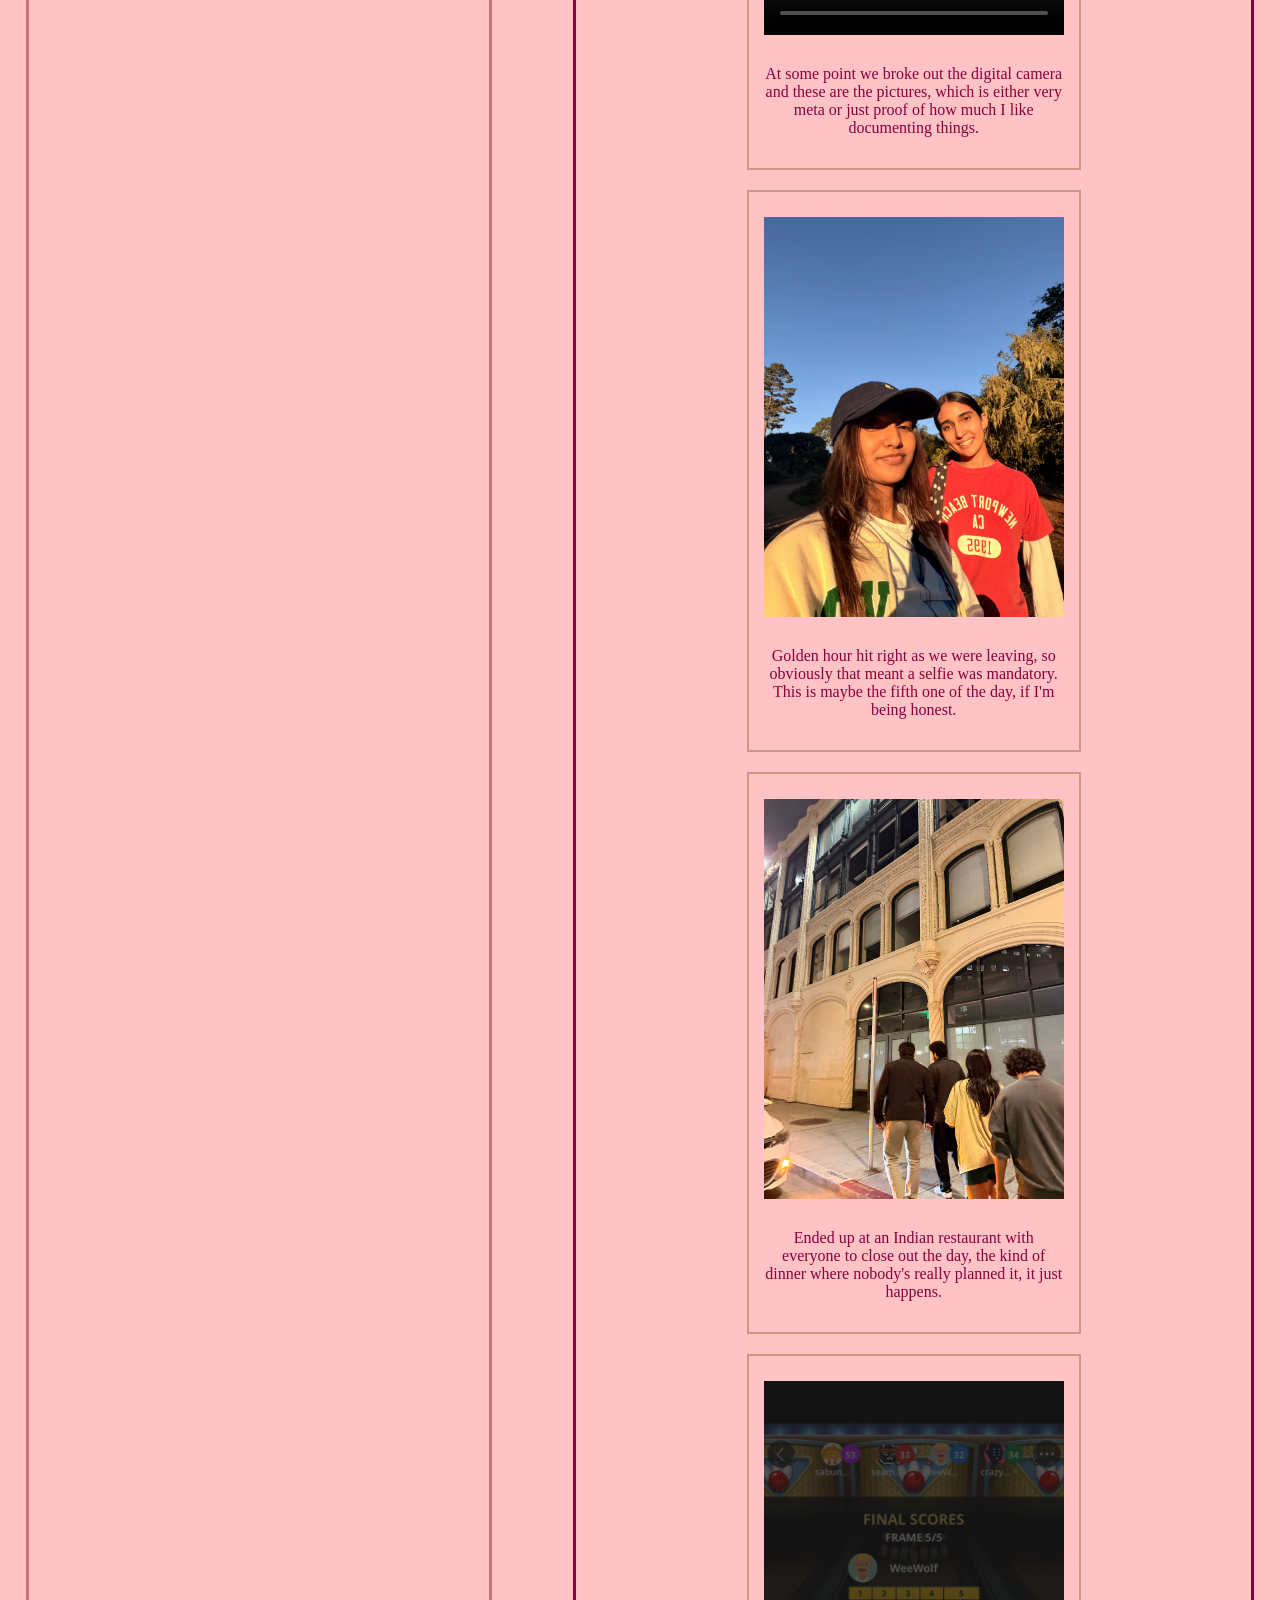
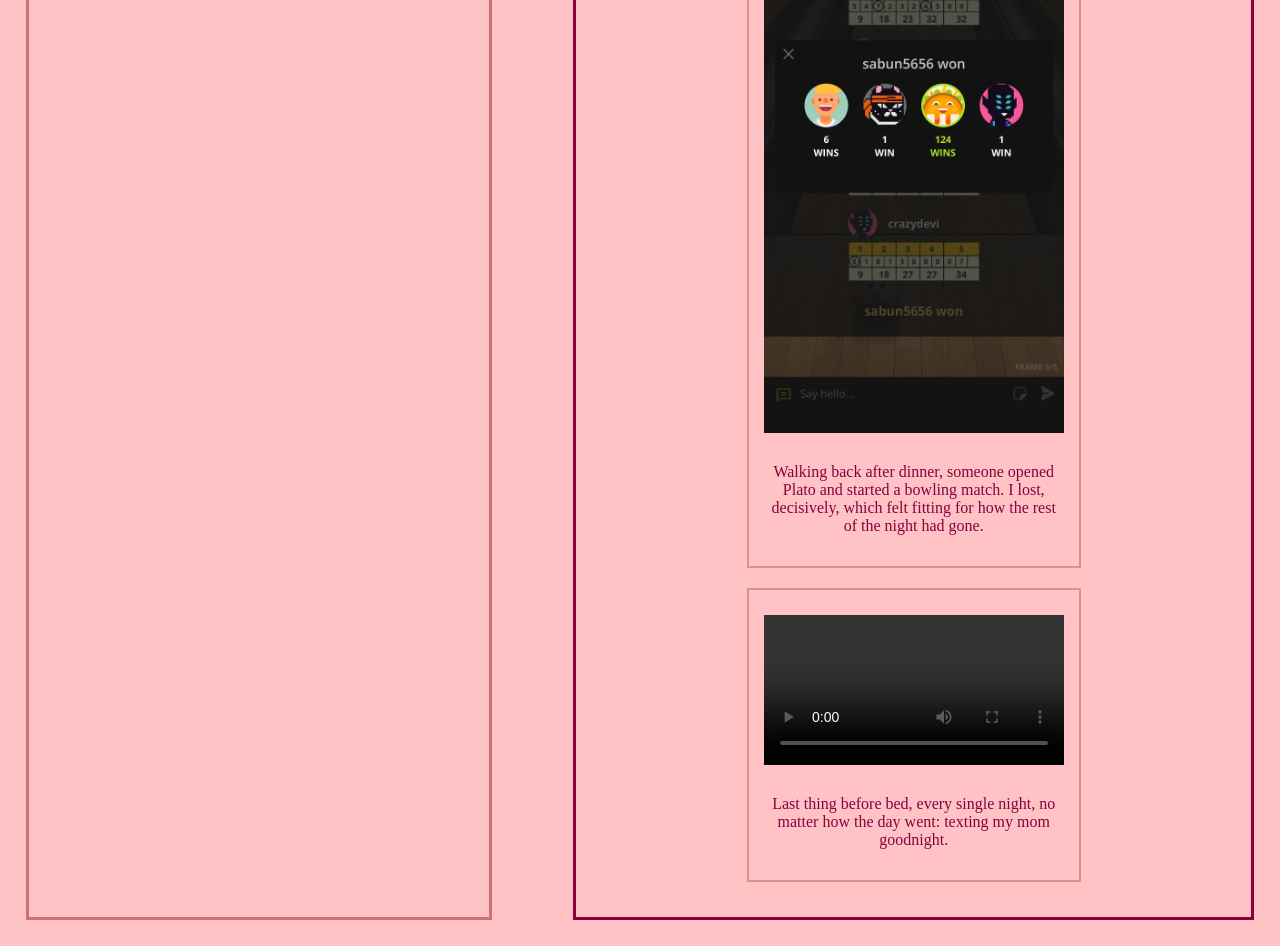
==== commit 502caf18: "Update feed.html" ====
--- a/feed.html
+++ b/feed.html
@@ -17,7 +17,7 @@
       <section id="main-feed">
         <section id="leftcol">
           <h2>Hi, My name is Devanshi</h2>
-          <img src="img/deviSingh.jpg" alt="Devanshi Singh" width="200" />
+          <img src="img/deviSingh.JPG" alt="Devanshi Singh" width="200" />
           <p>
             I am a junior at the University of San Francisco majoring in Data
             Science and minoring UX/UI, with a focus on design that is
--- a/css/style.css
+++ b/css/style.css
@@ -1,7 +1,7 @@
 body {
   margin: 0;
   background-color: #ffc2c5;
-  background-image: url("../img/background.jpg");
+  background-image: url("../img/background.JPG");
   background-size: cover;
   background-position: center;
   background-attachment: fixed;
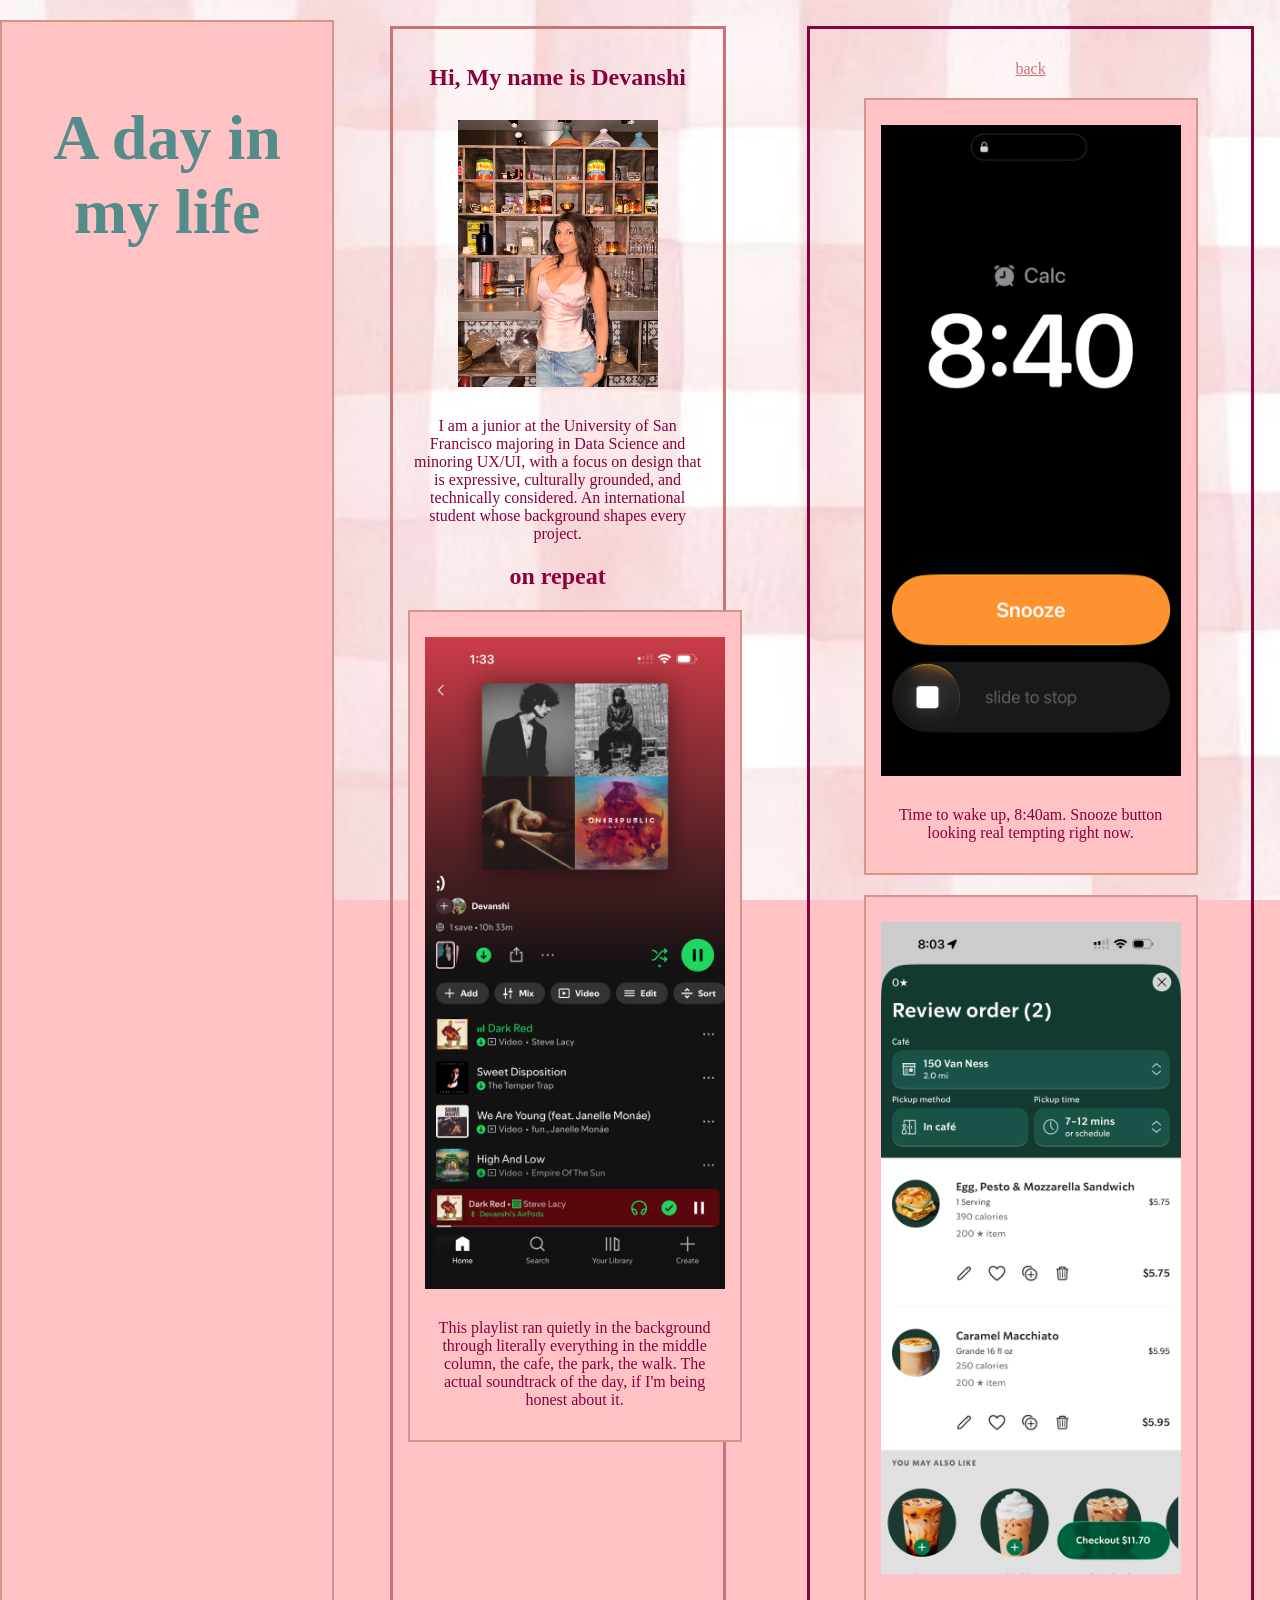
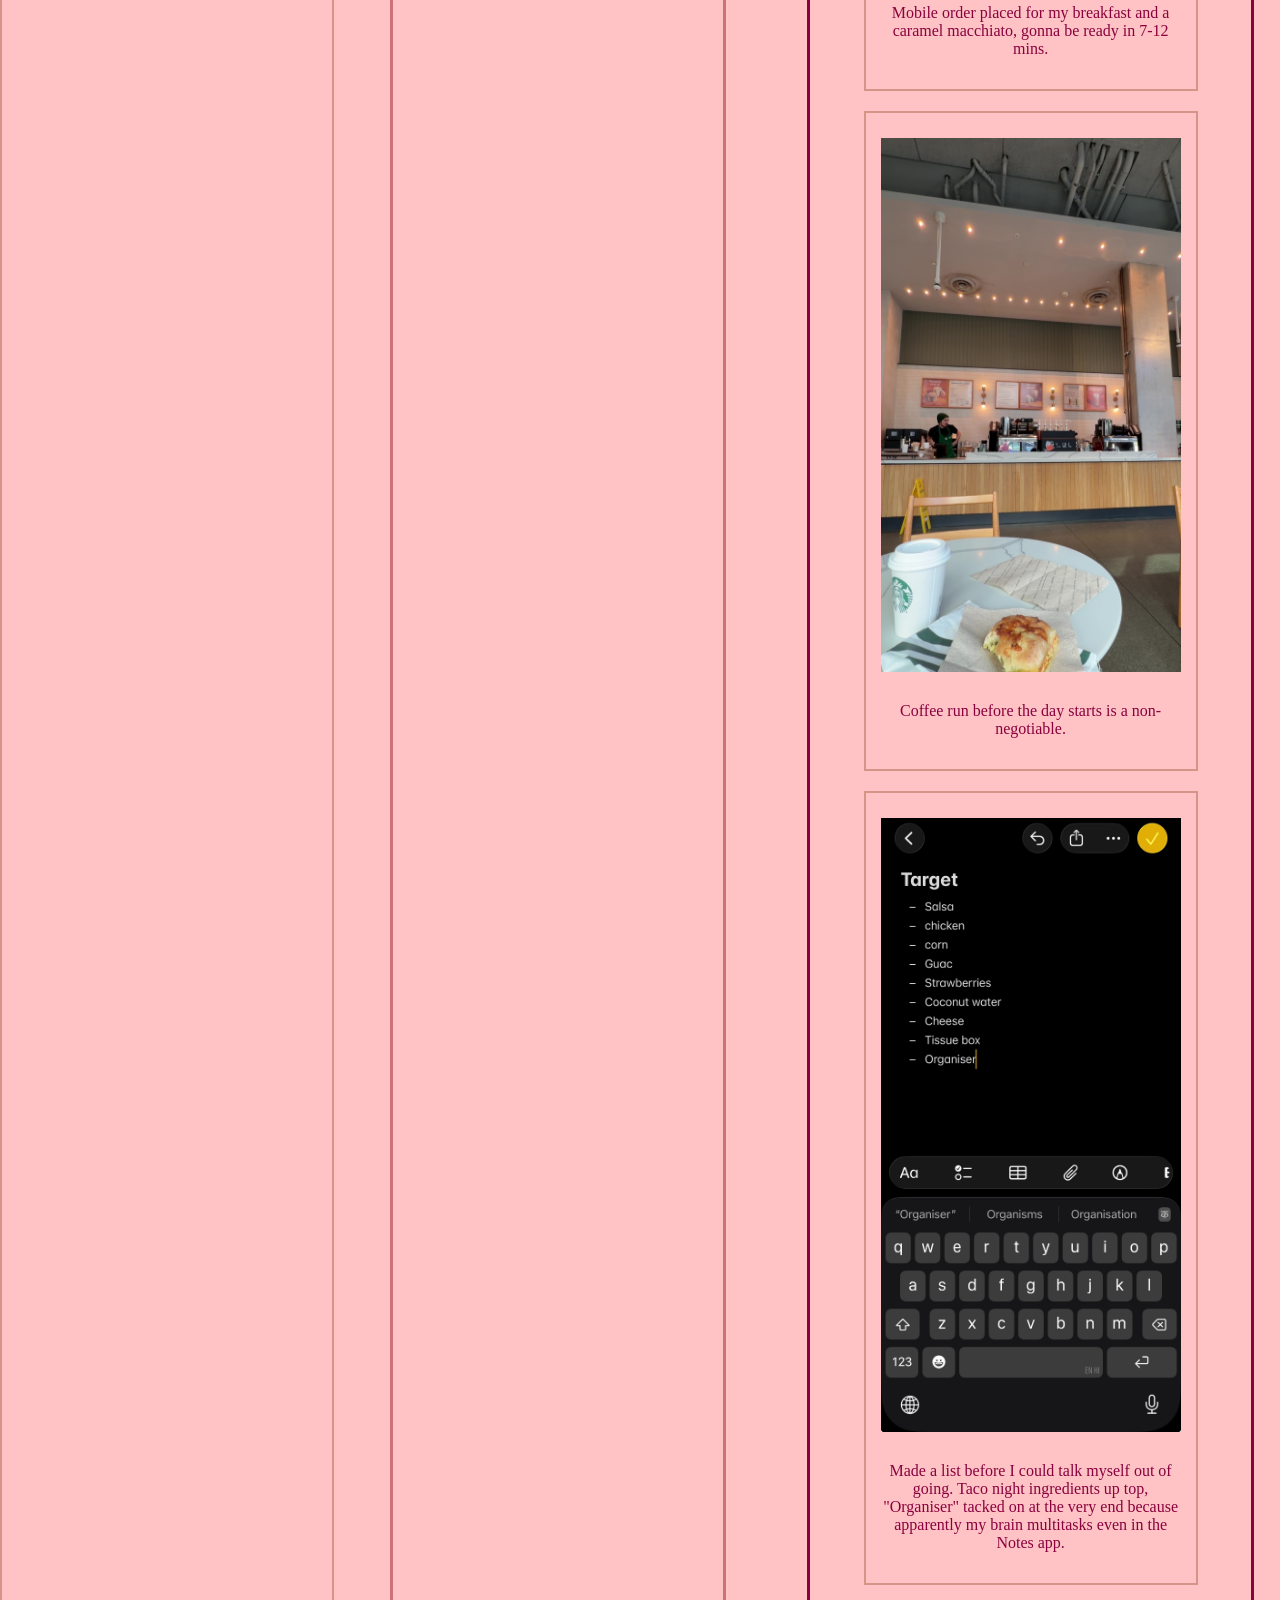
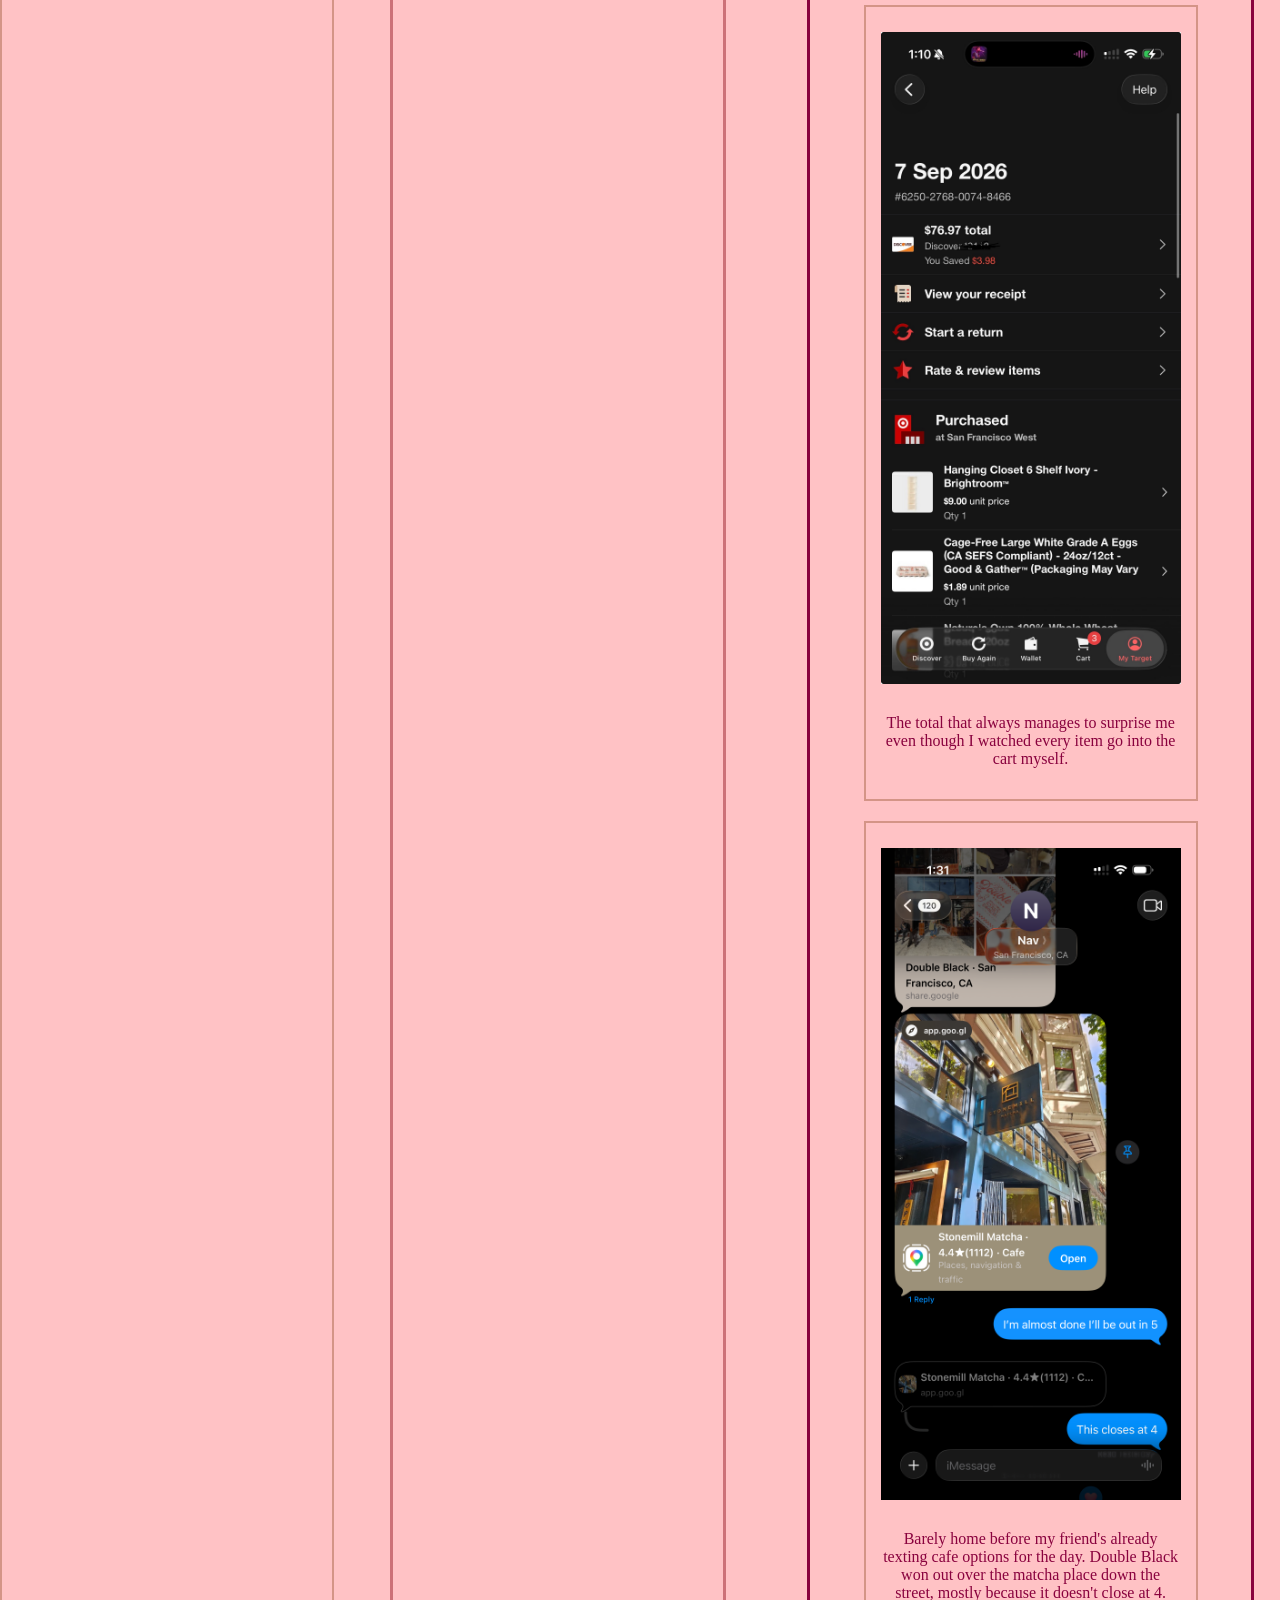
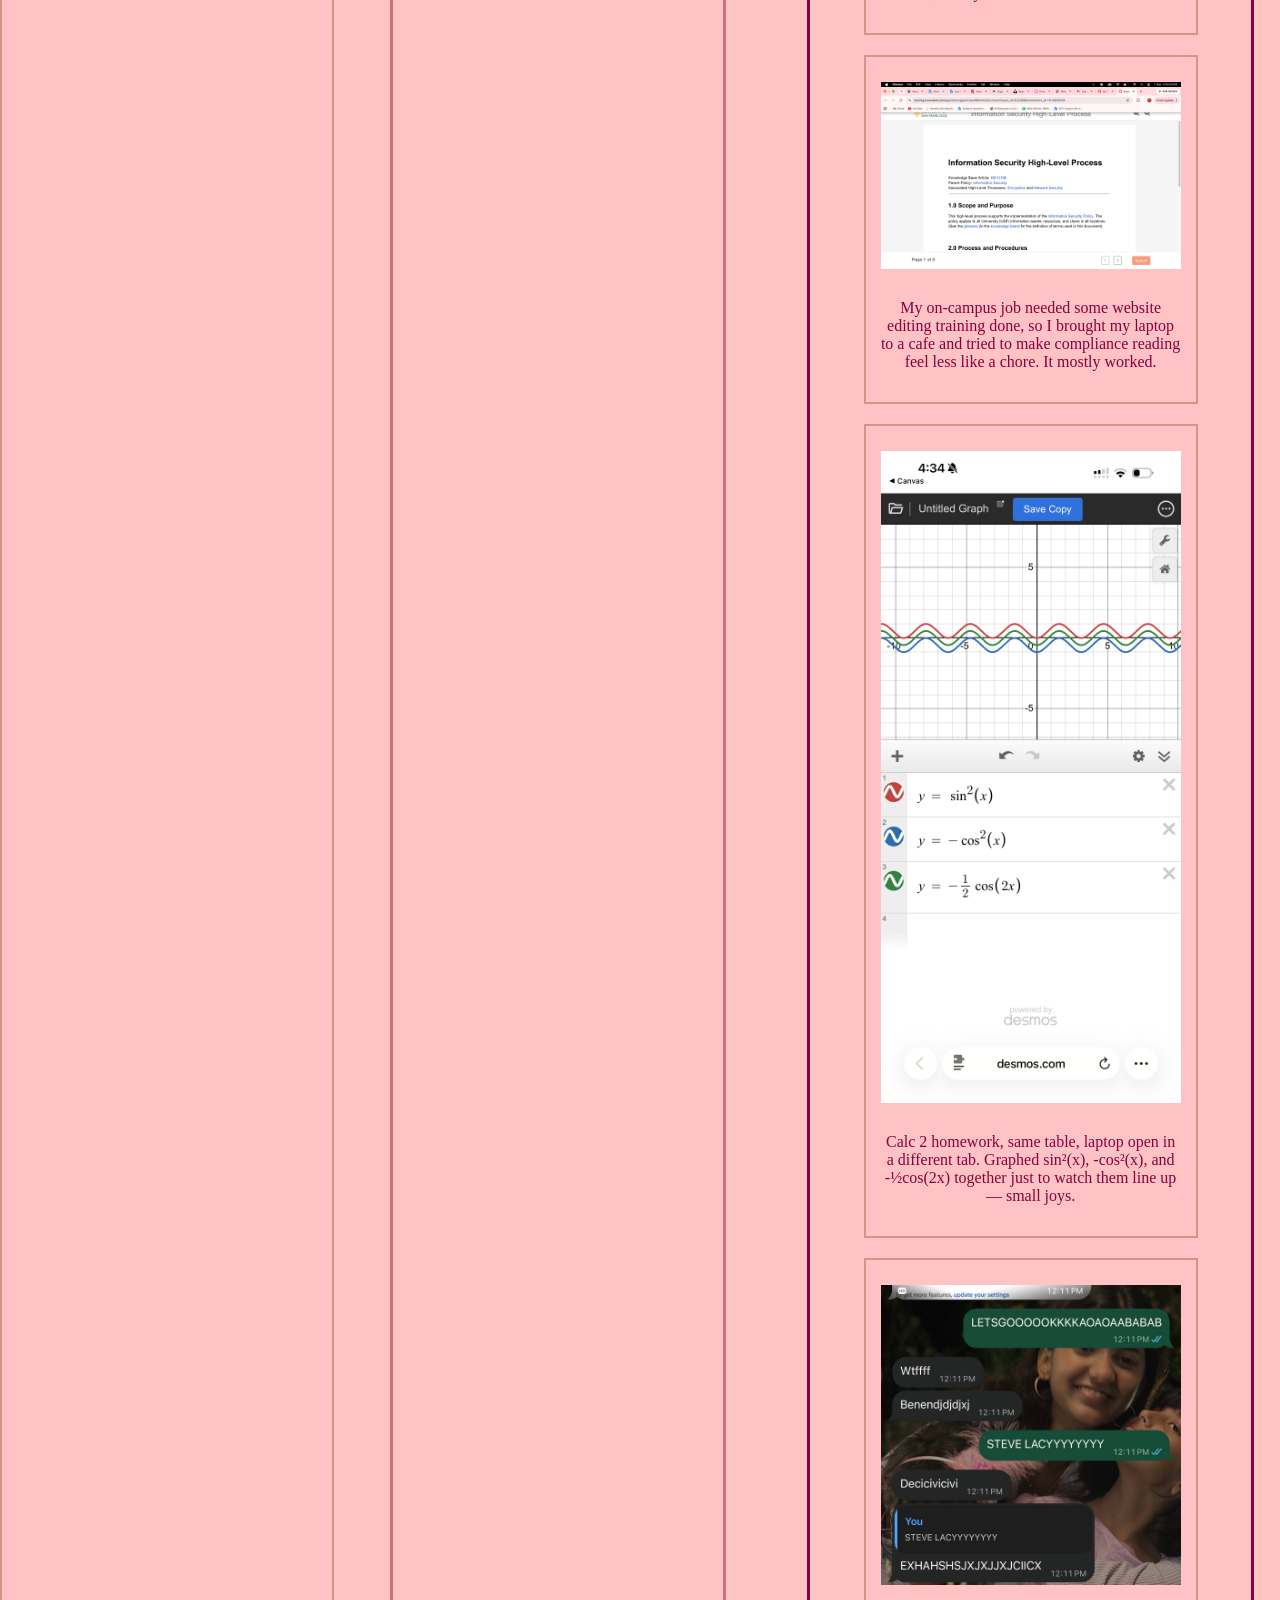
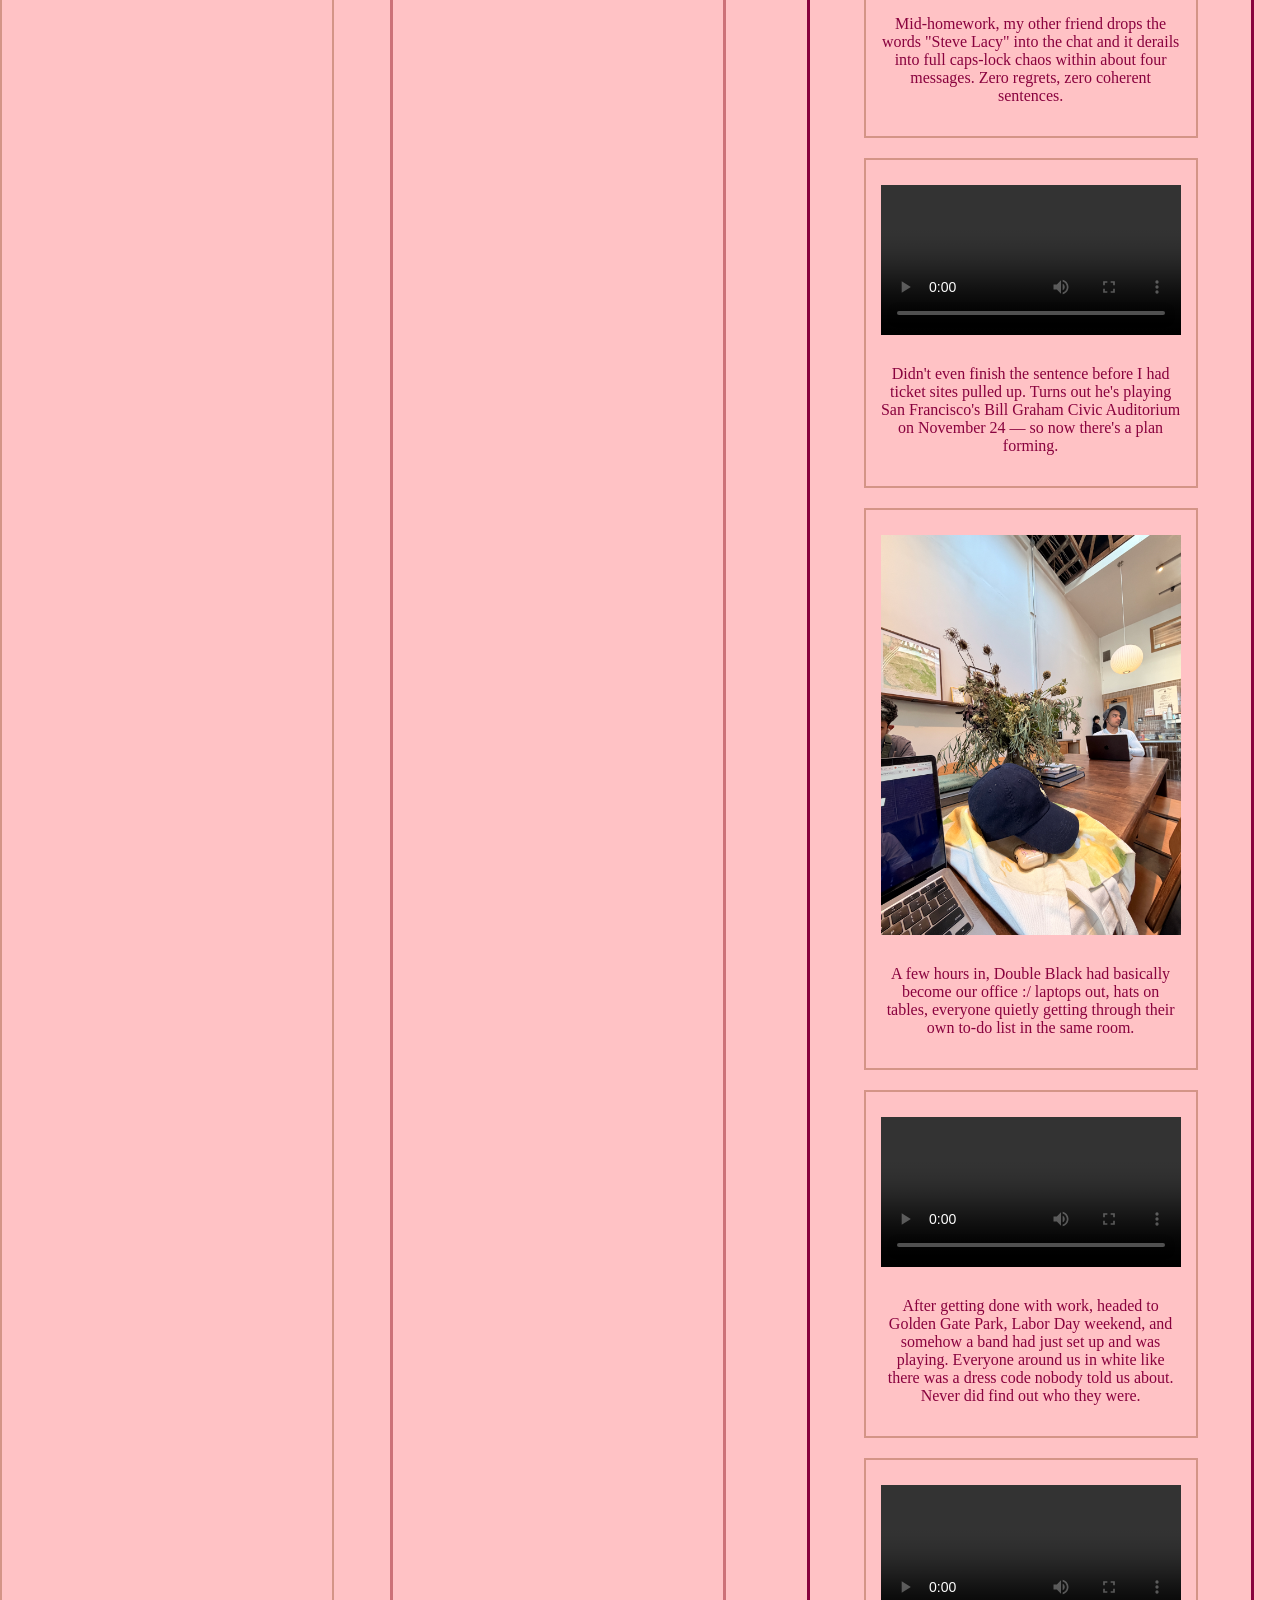
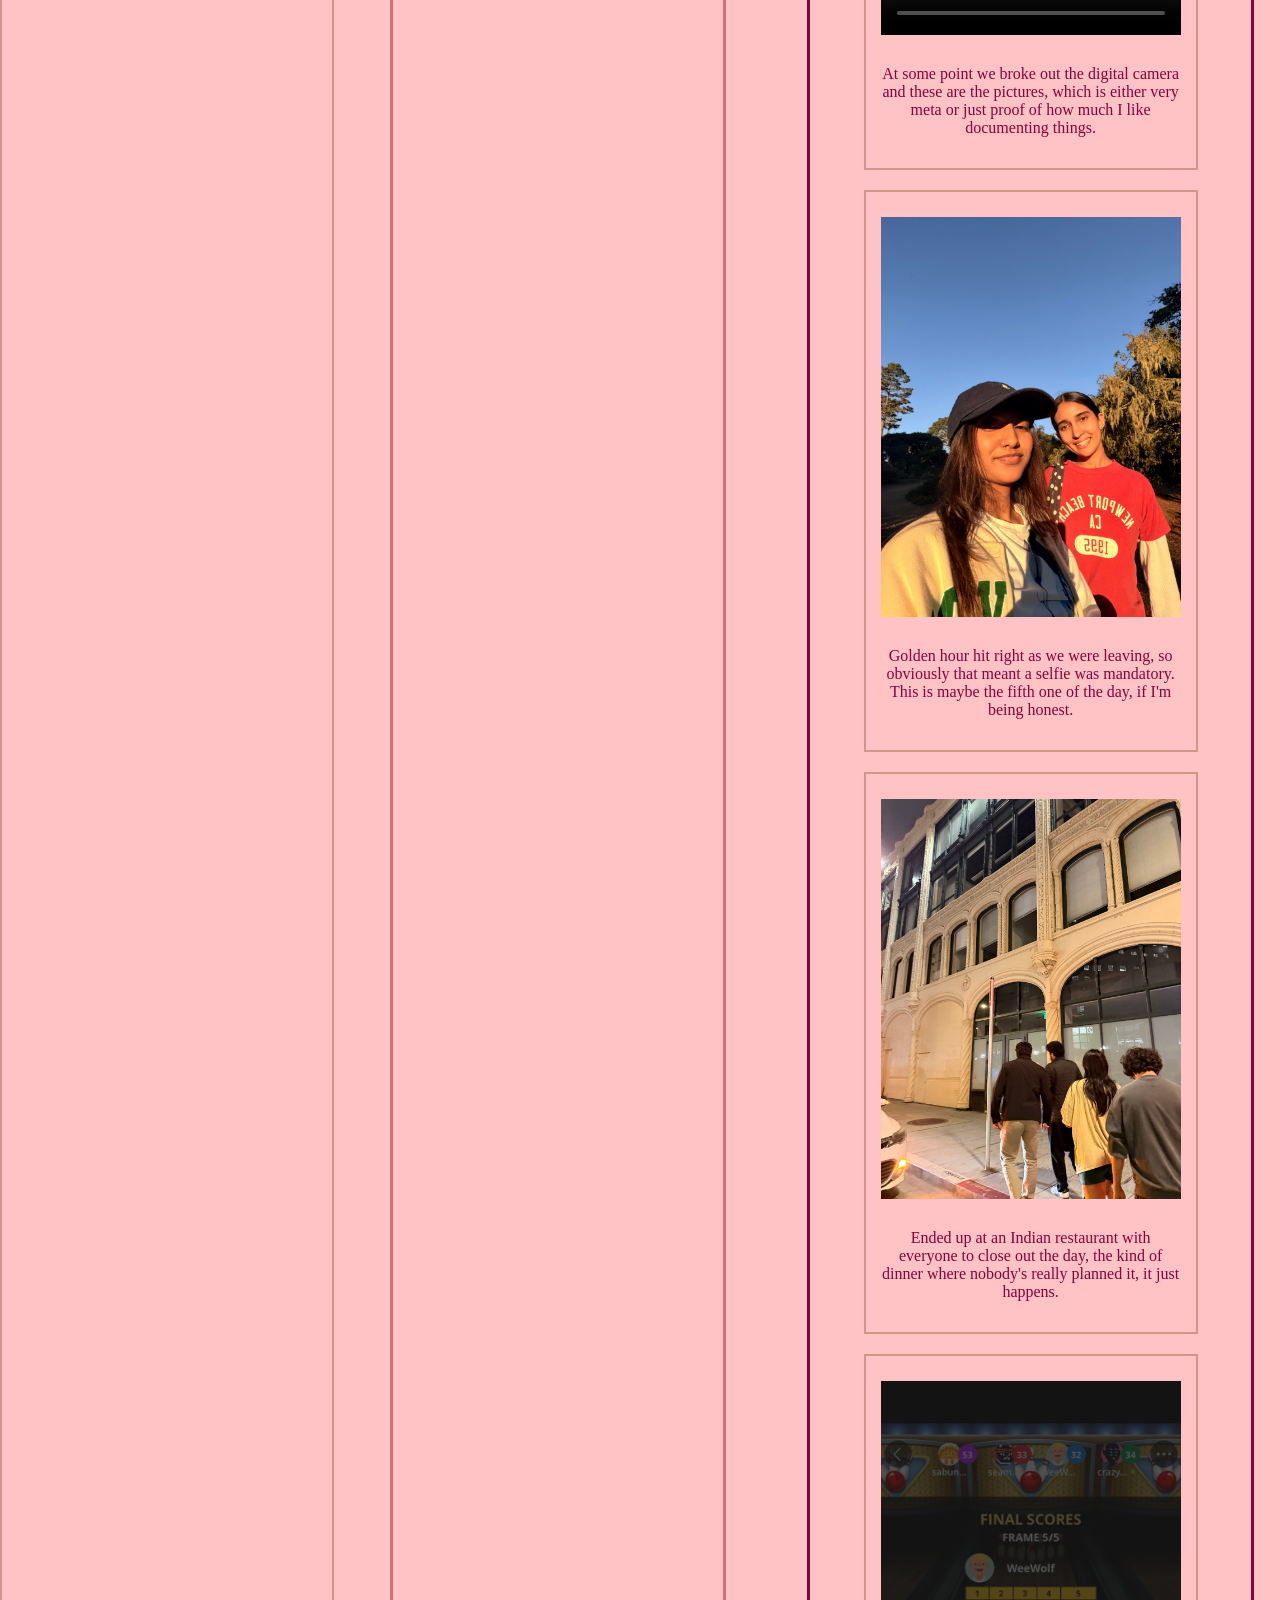
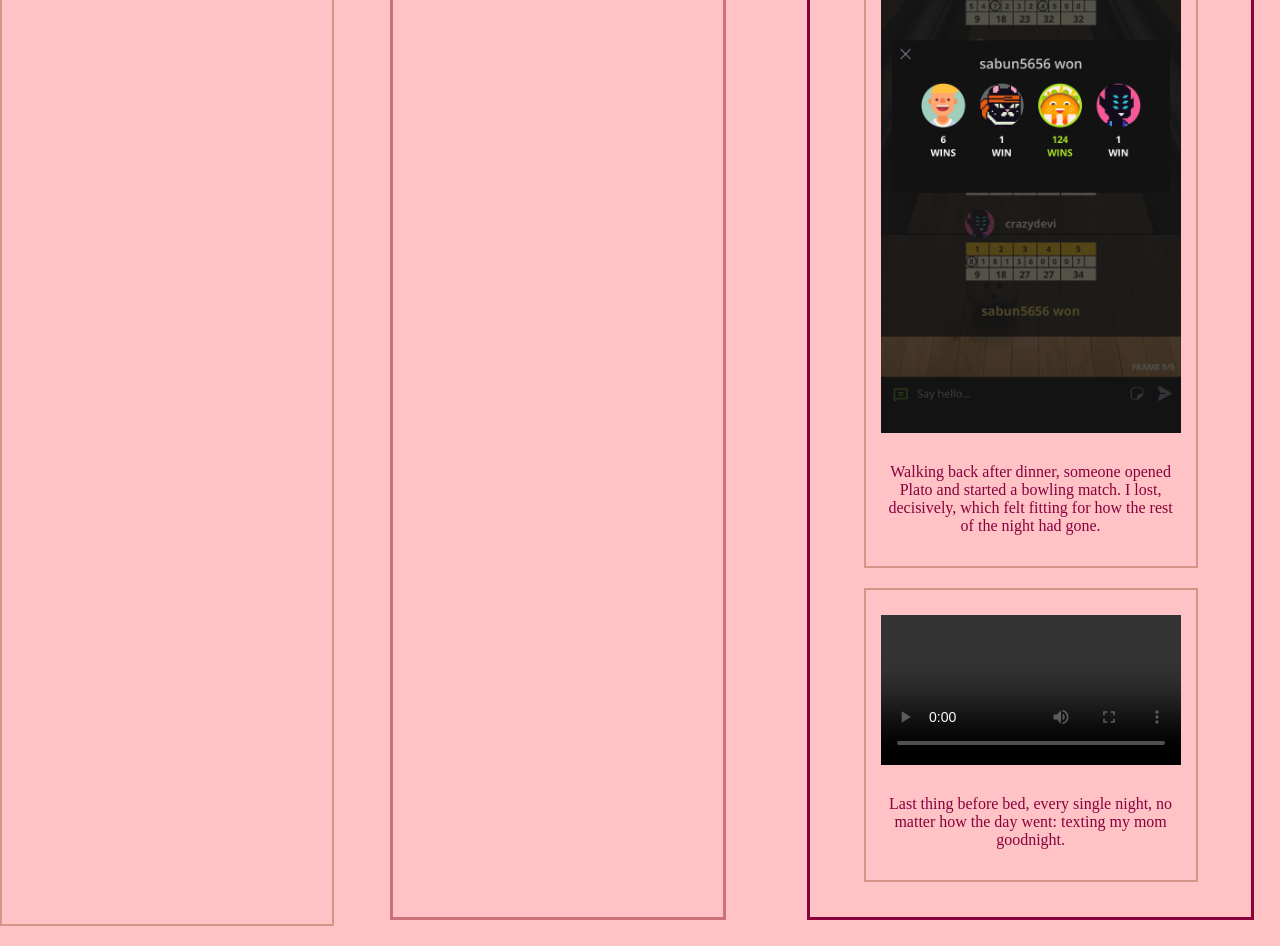
==== commit f382d870: "Update feed.html" ====
--- a/feed.html
+++ b/feed.html
@@ -15,6 +15,9 @@
   <body>
     <div class="page">
       <section id="main-feed">
+        <section id="page-banner">
+          <h1>A day in my life</h1>
+          </section>
         <section id="leftcol">
           <h2>Hi, My name is Devanshi</h2>
           <img src="img/deviSingh.JPG" alt="Devanshi Singh" width="200" />
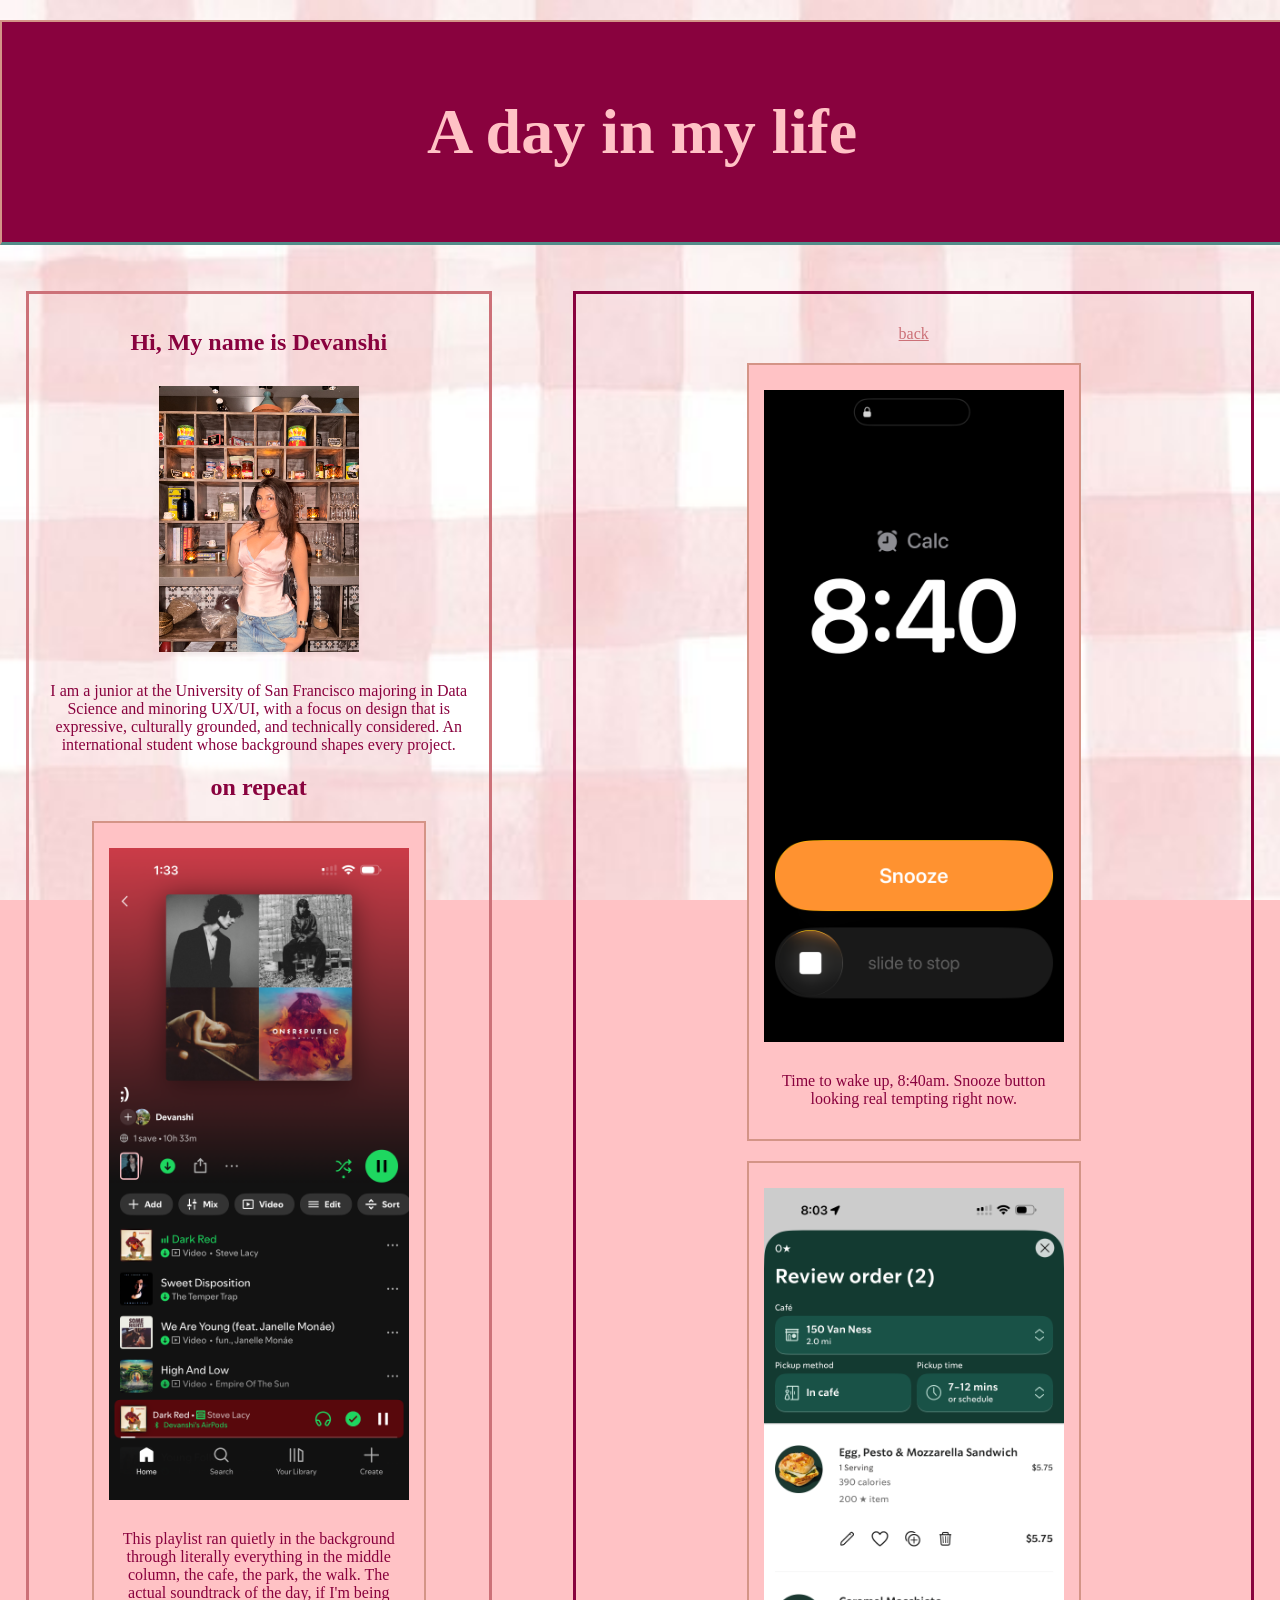
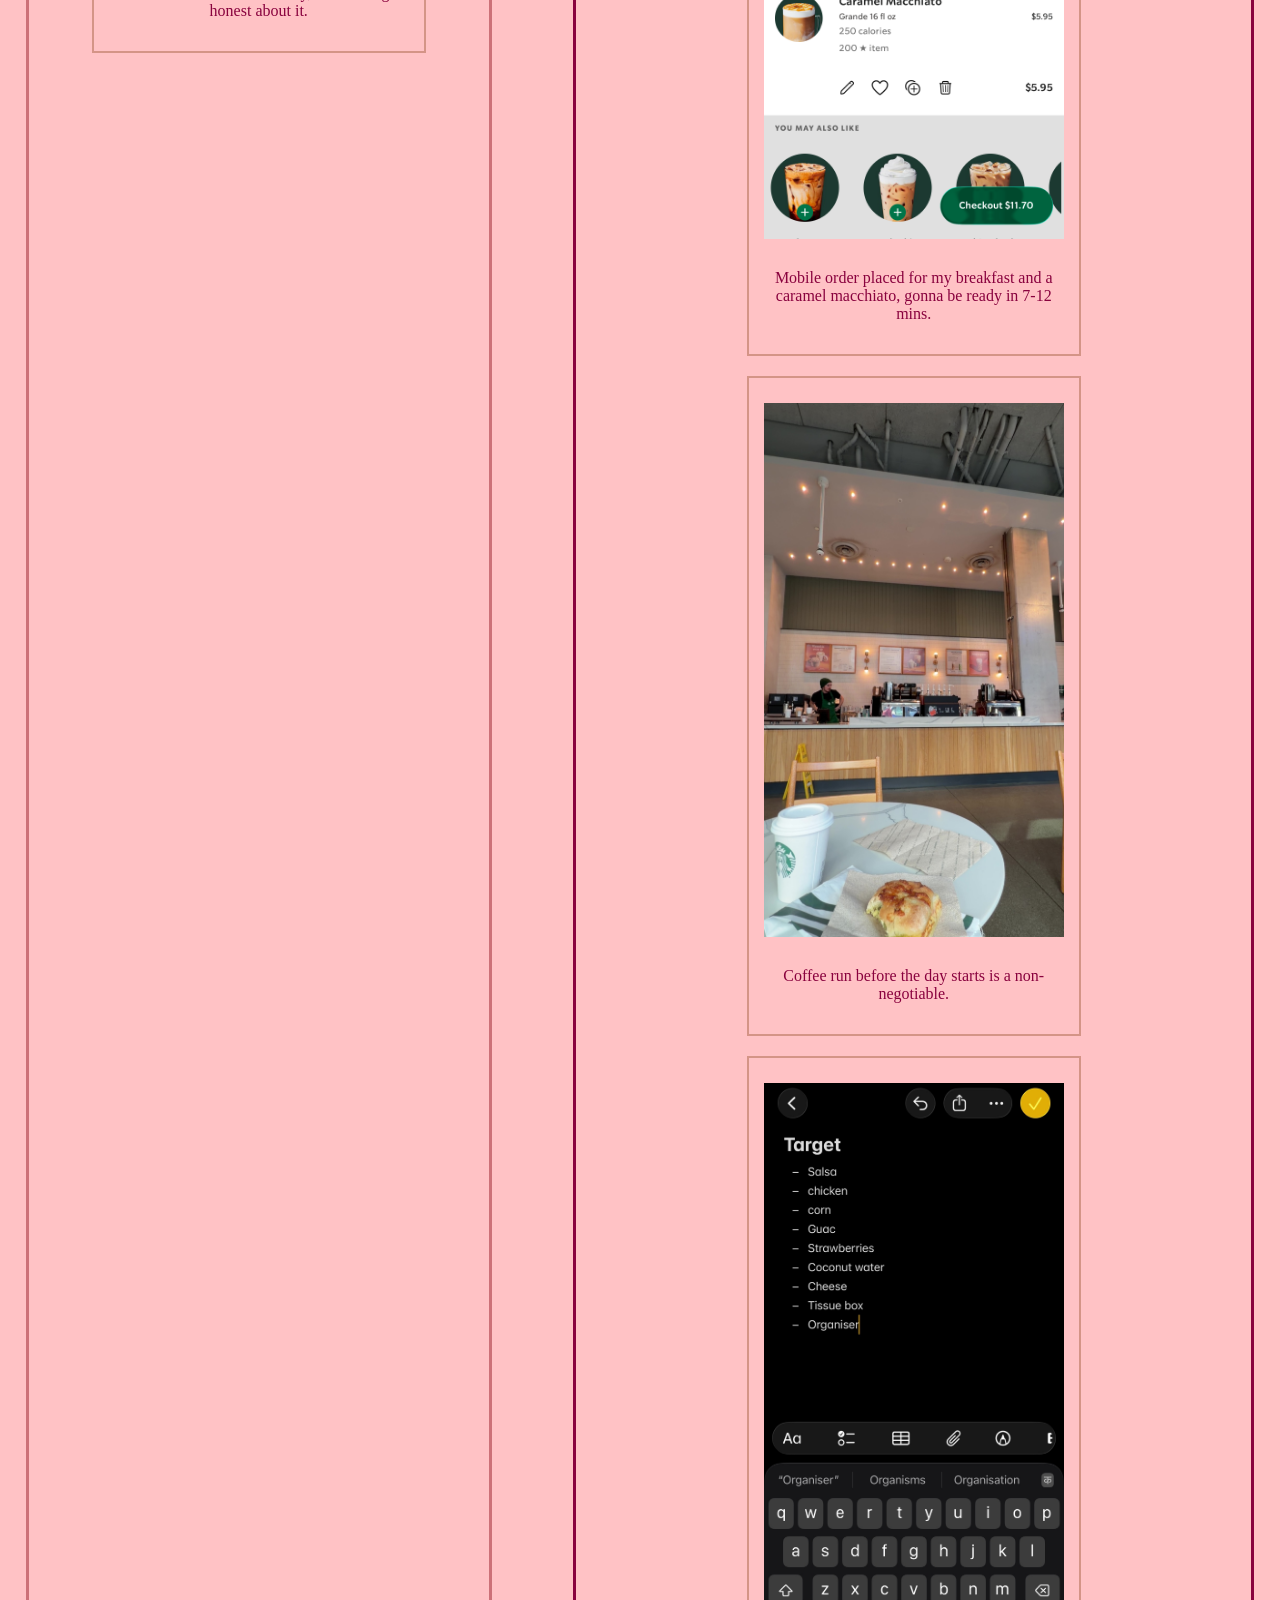
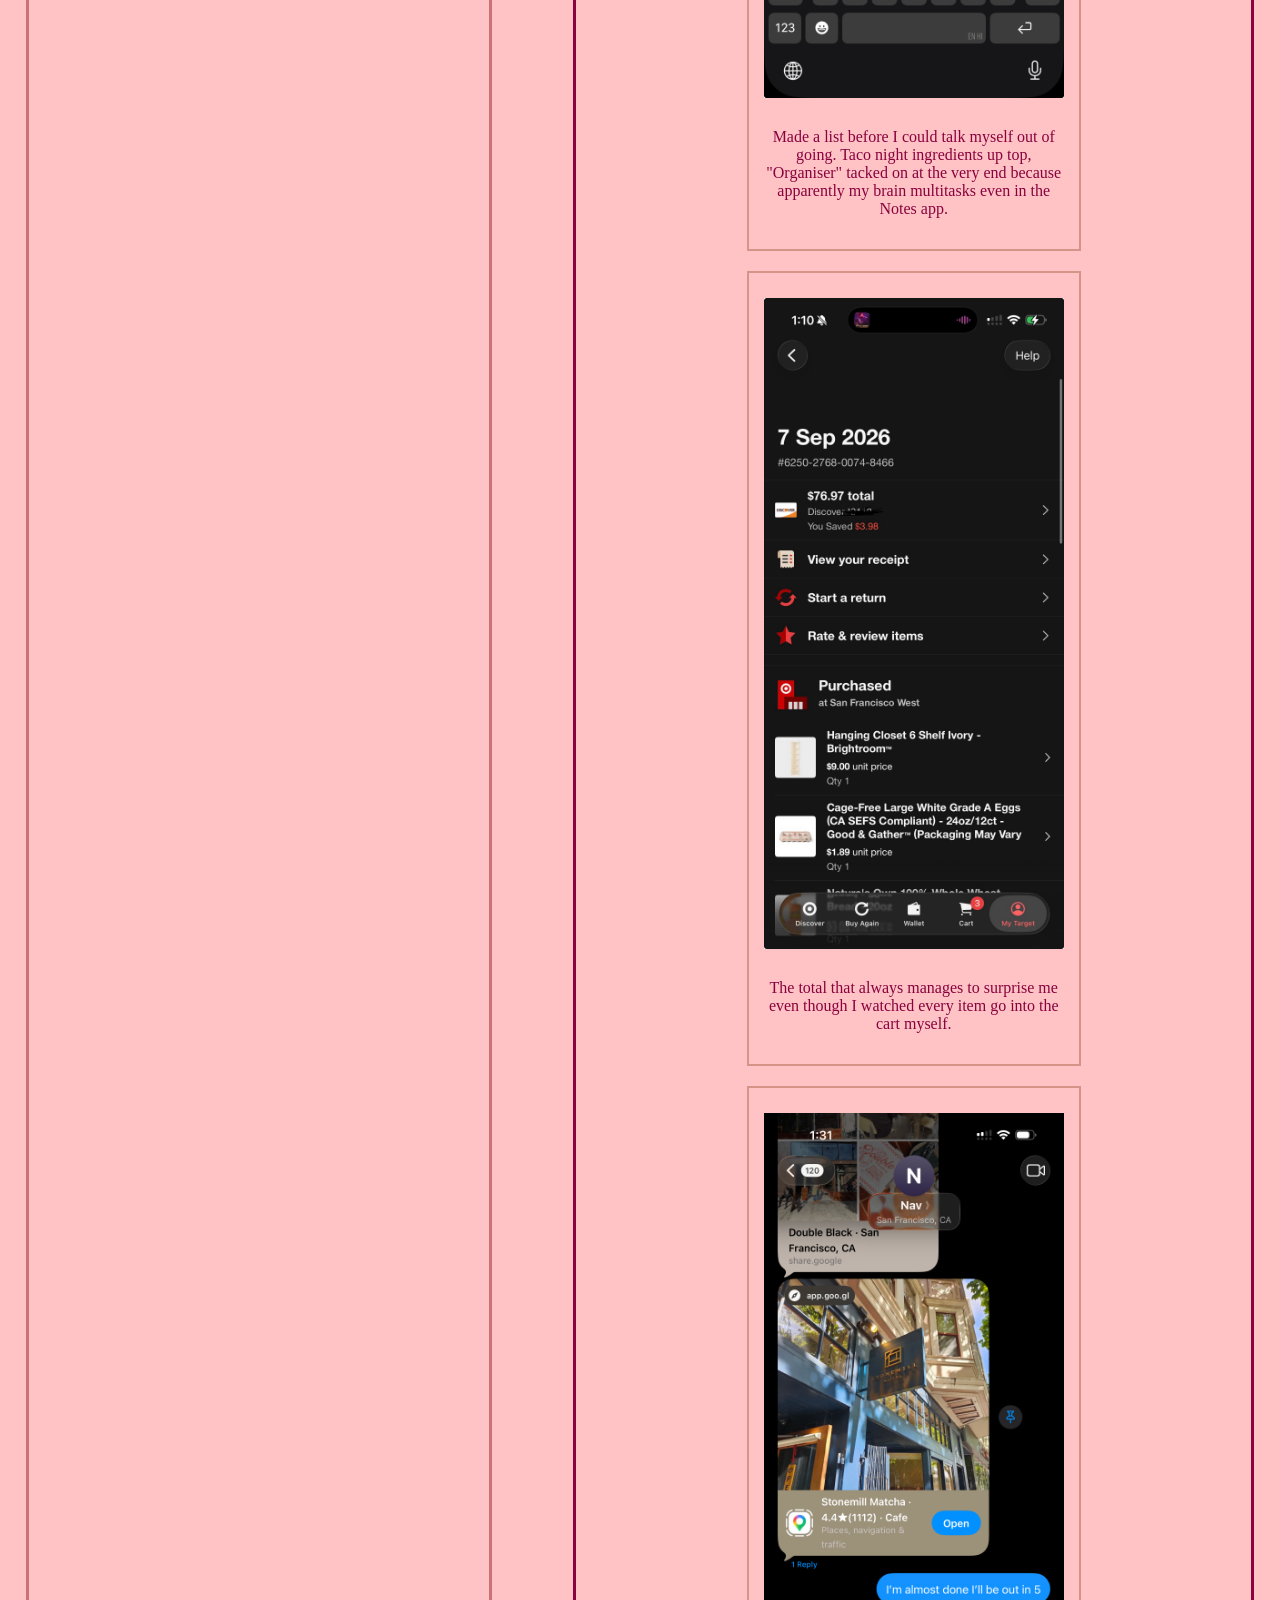
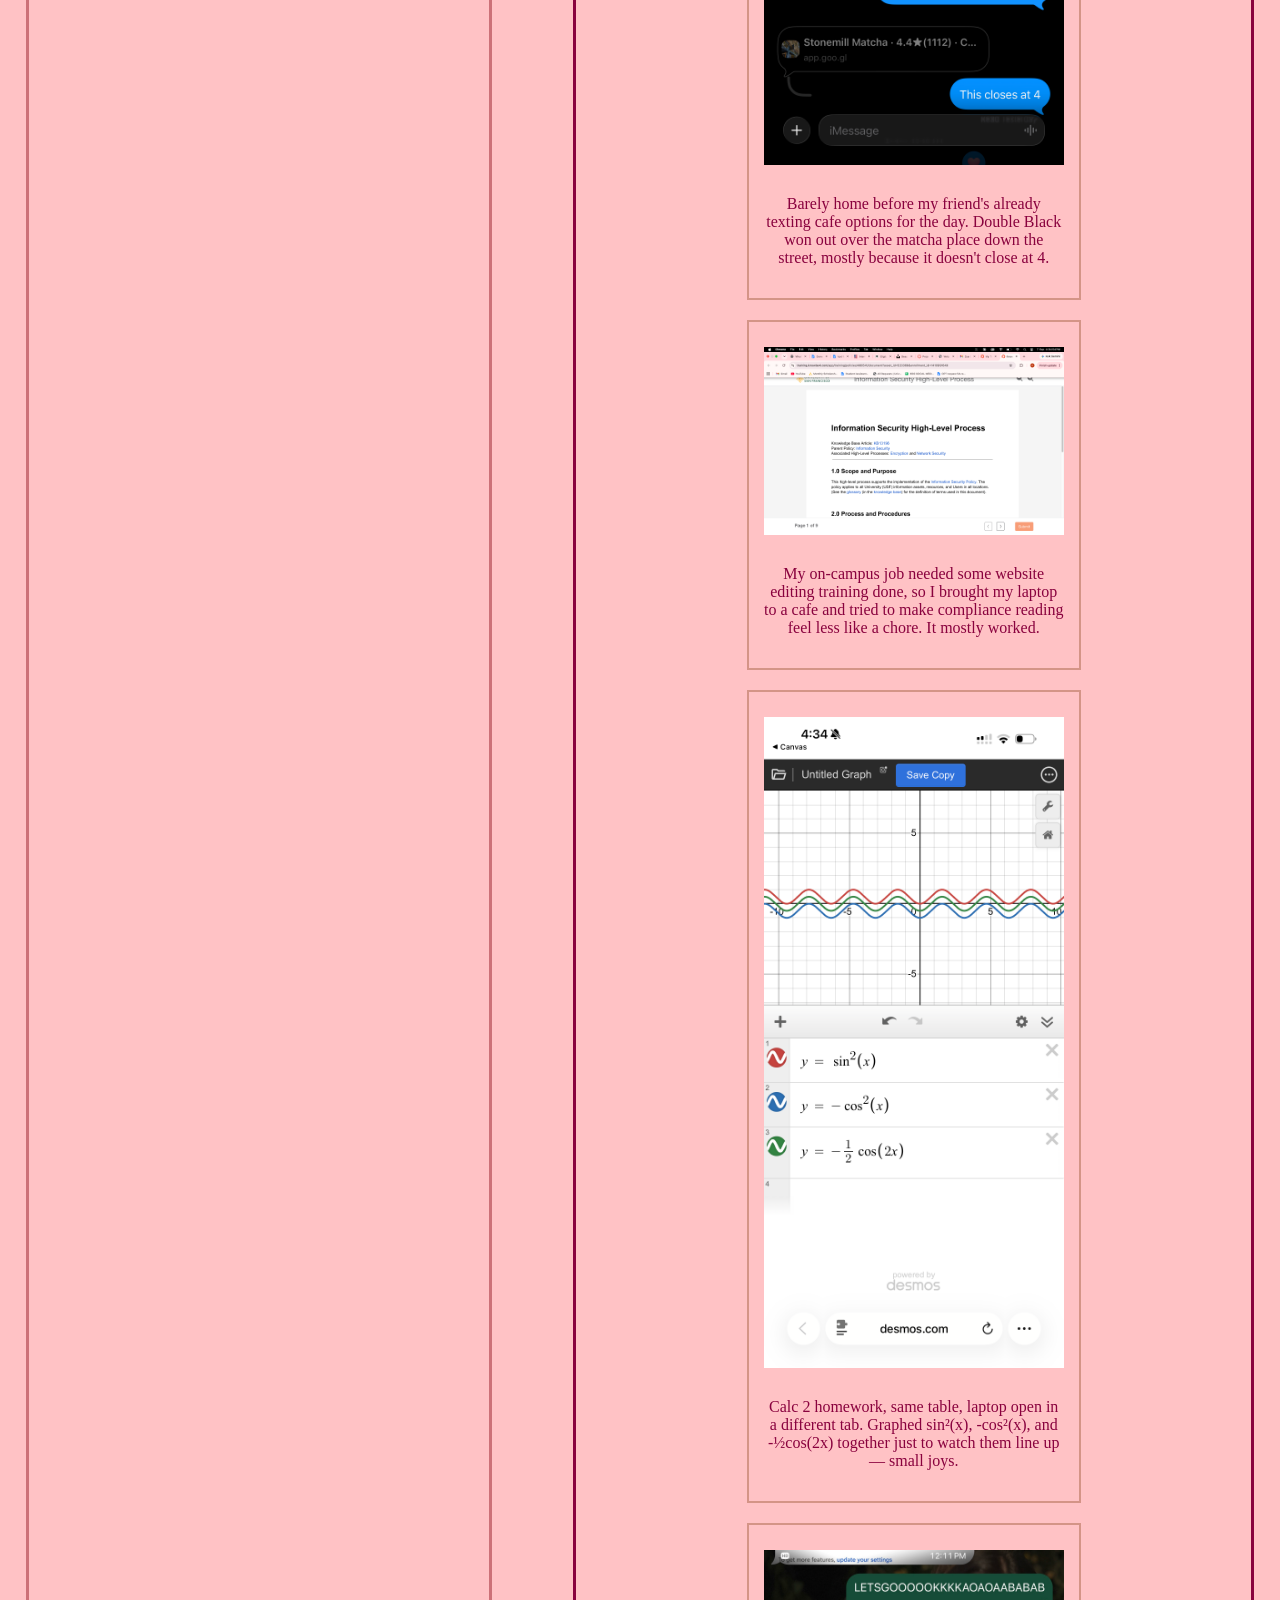
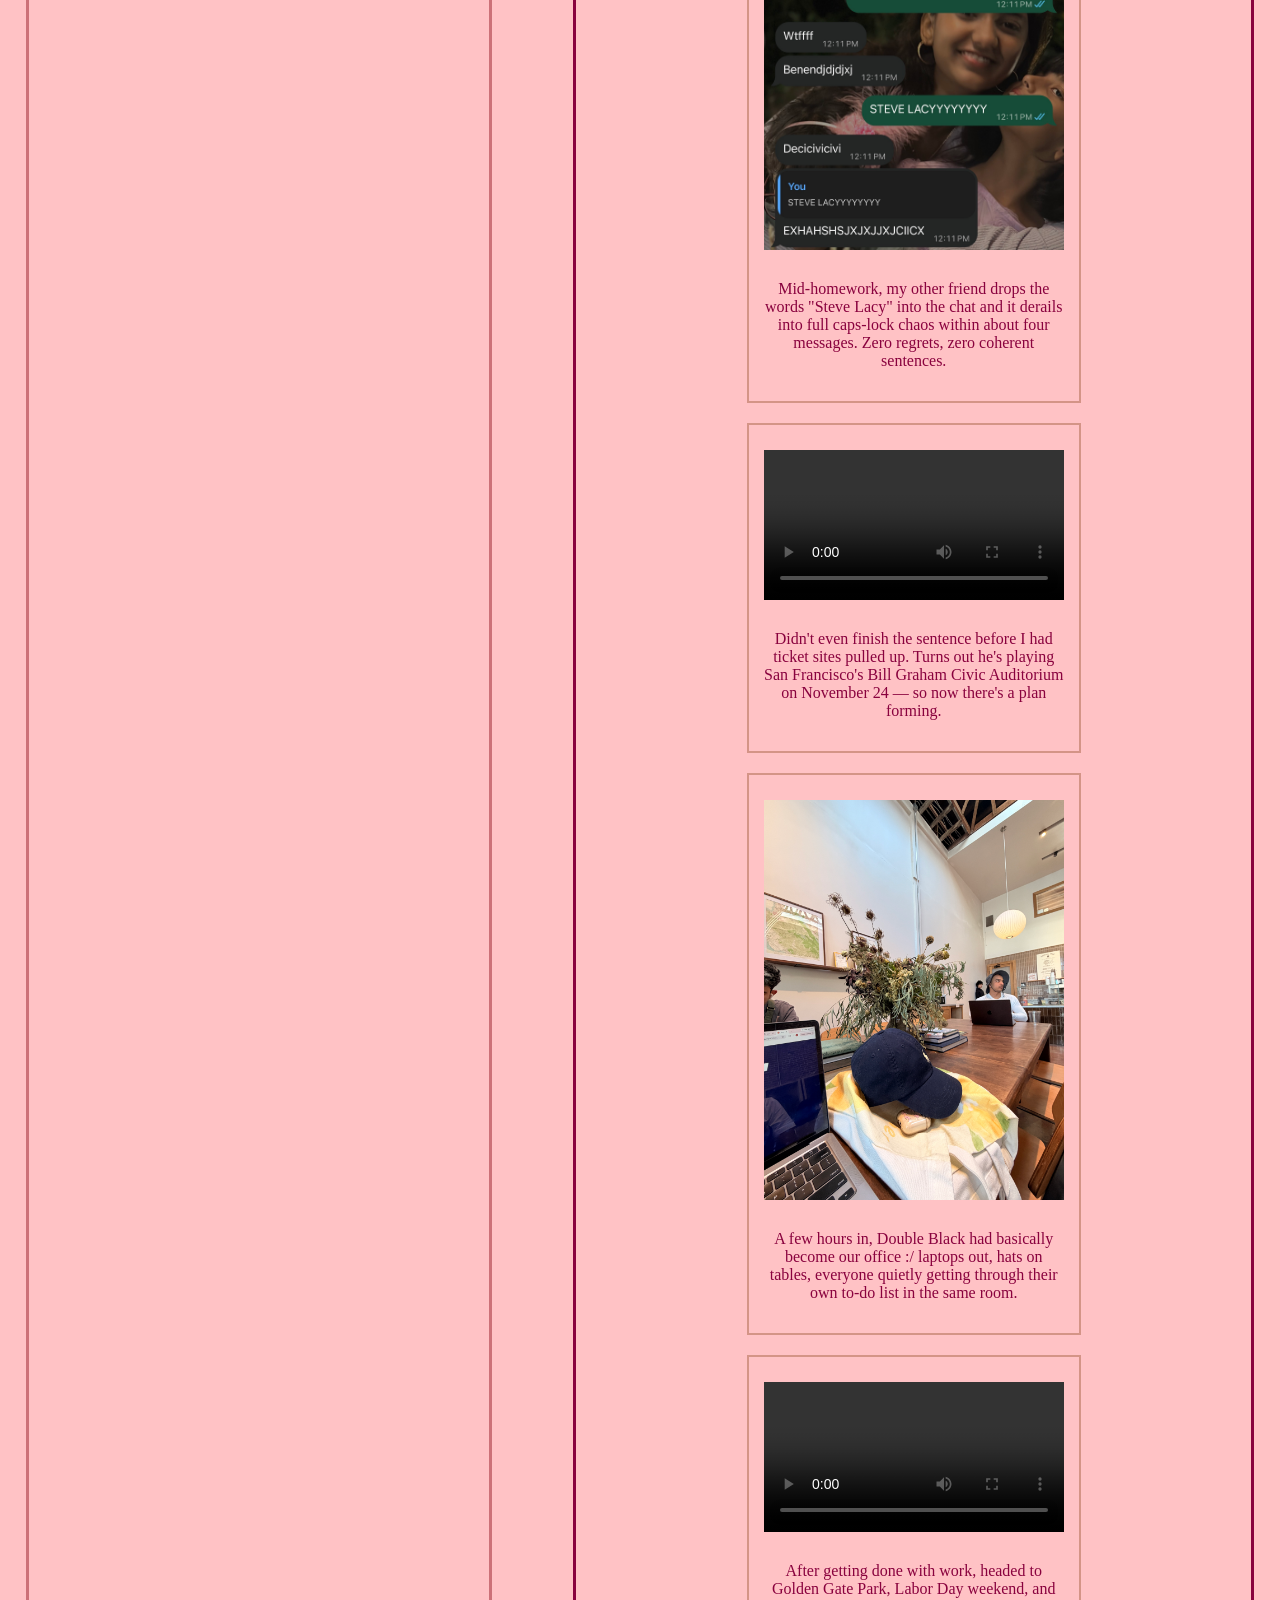
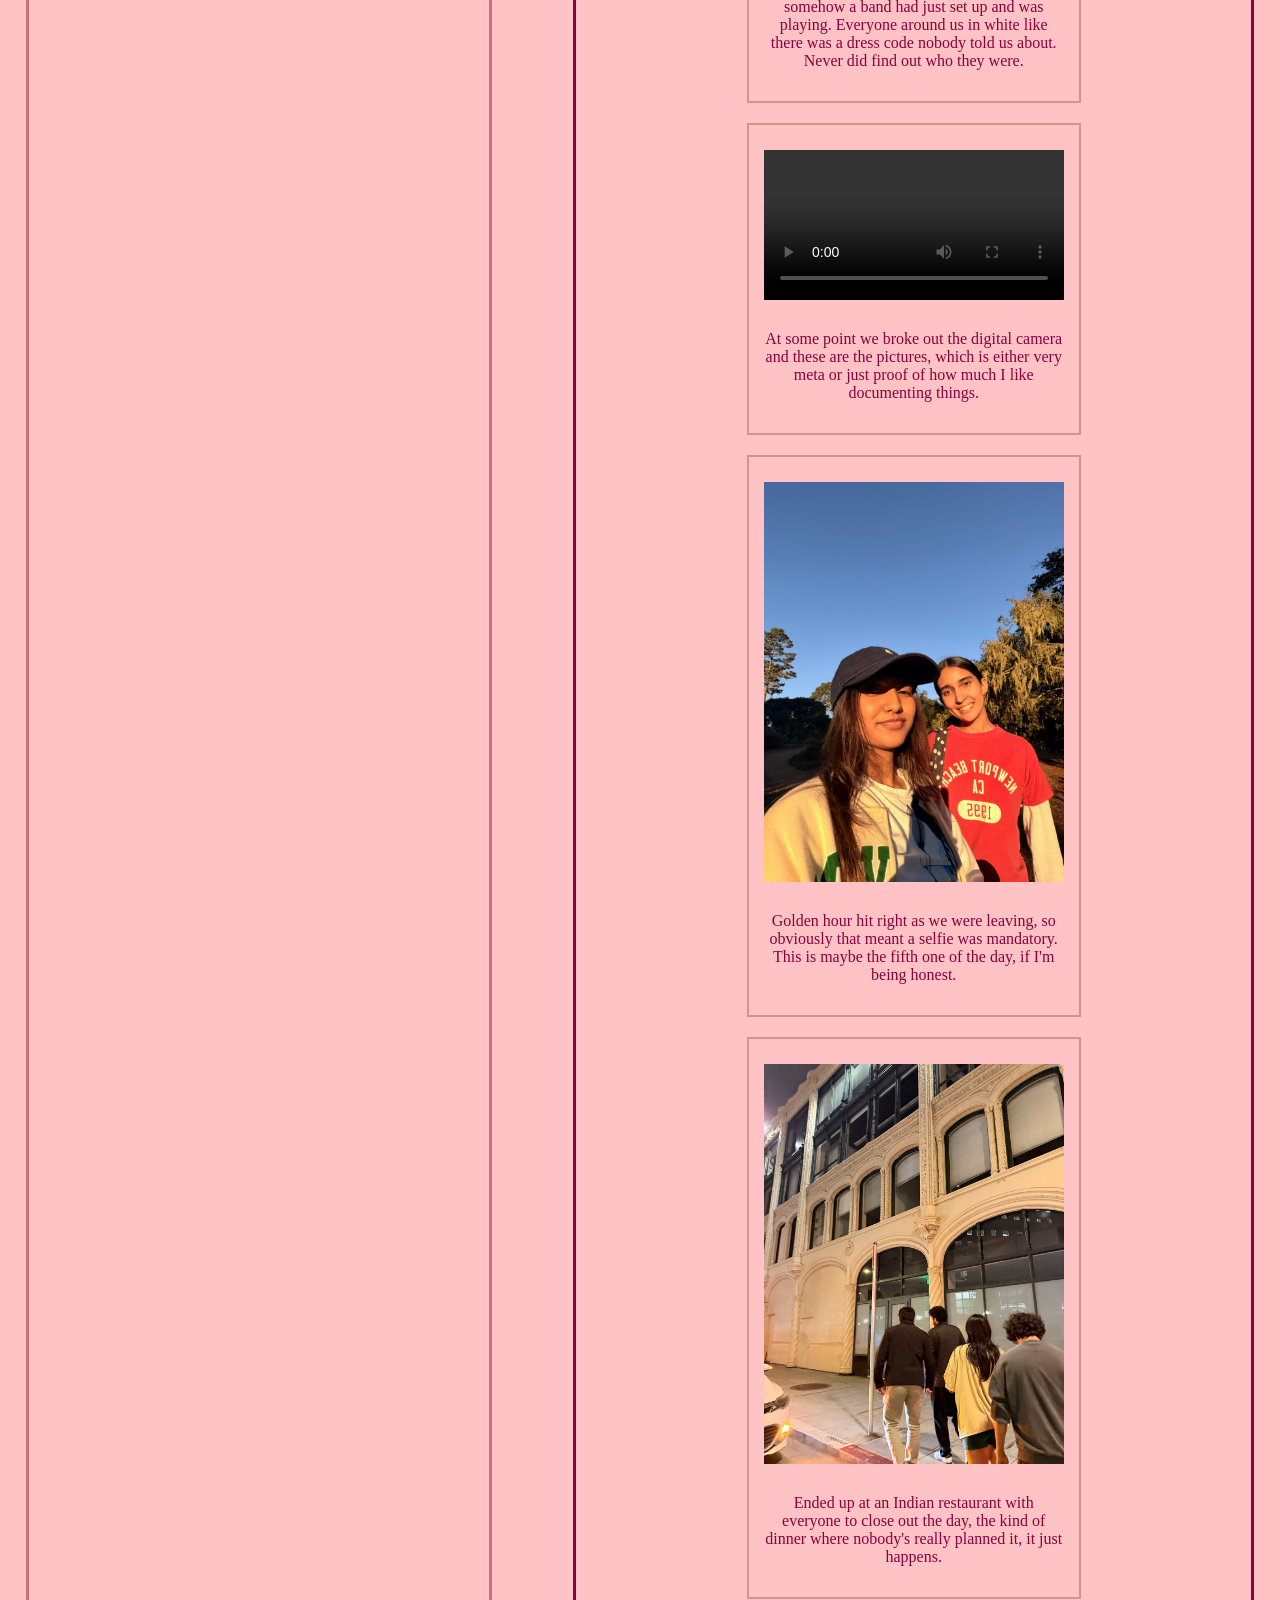
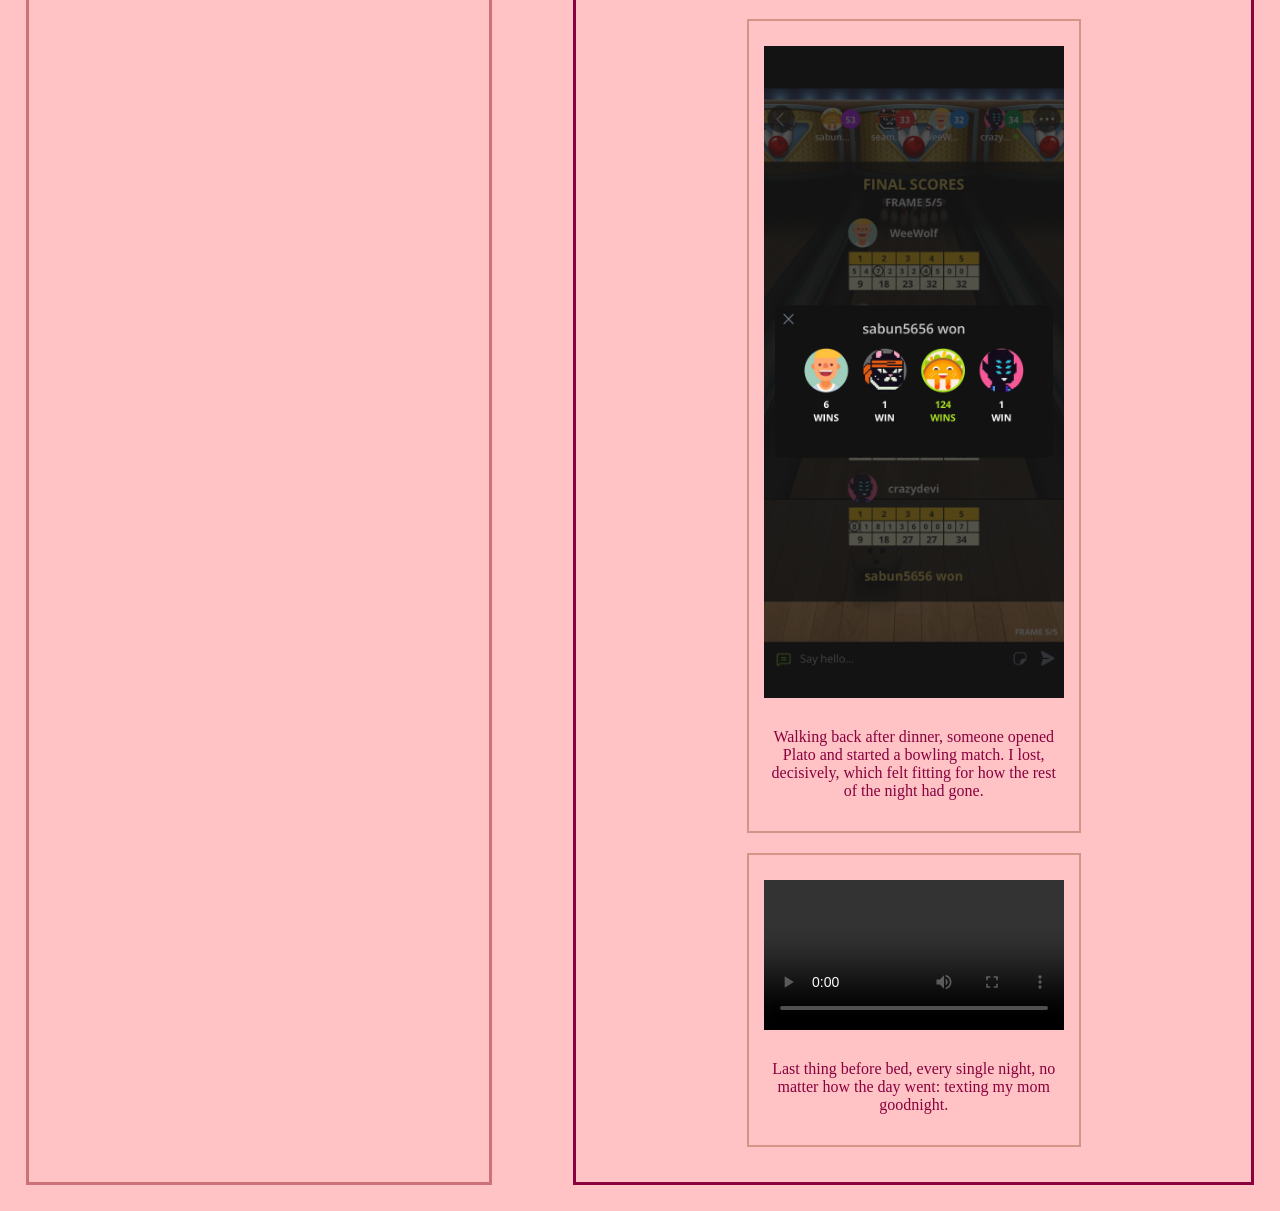
==== commit f0e0848d: "Update feed.html" ====
--- a/feed.html
+++ b/feed.html
@@ -14,10 +14,10 @@
   </head>
   <body>
     <div class="page">
+       <section id="page-banner">
+          <h1>A day in my life</h1>
+          </section>
       <section id="main-feed">
-        <section id="page-banner">
-          <h1>A day in my life</h1>
-          </section>
         <section id="leftcol">
           <h2>Hi, My name is Devanshi</h2>
           <img src="img/deviSingh.JPG" alt="Devanshi Singh" width="200" />
--- a/css/style.css
+++ b/css/style.css
@@ -9,7 +9,17 @@
   color: #89023e;
   text-align: center;
 }
+#page-banner {
+  width: 100%;
+  padding: 20px 0;
+  margin-bottom: 20px;
+  background-color: #89023e;
+  border-bottom: 3px solid #548c89;
+}
 
+#page-banner h1 {
+  color: #ffc2c5;
+}
 h1 {
   font-family: "Pacifico", cursive;
   color: #548c89;
